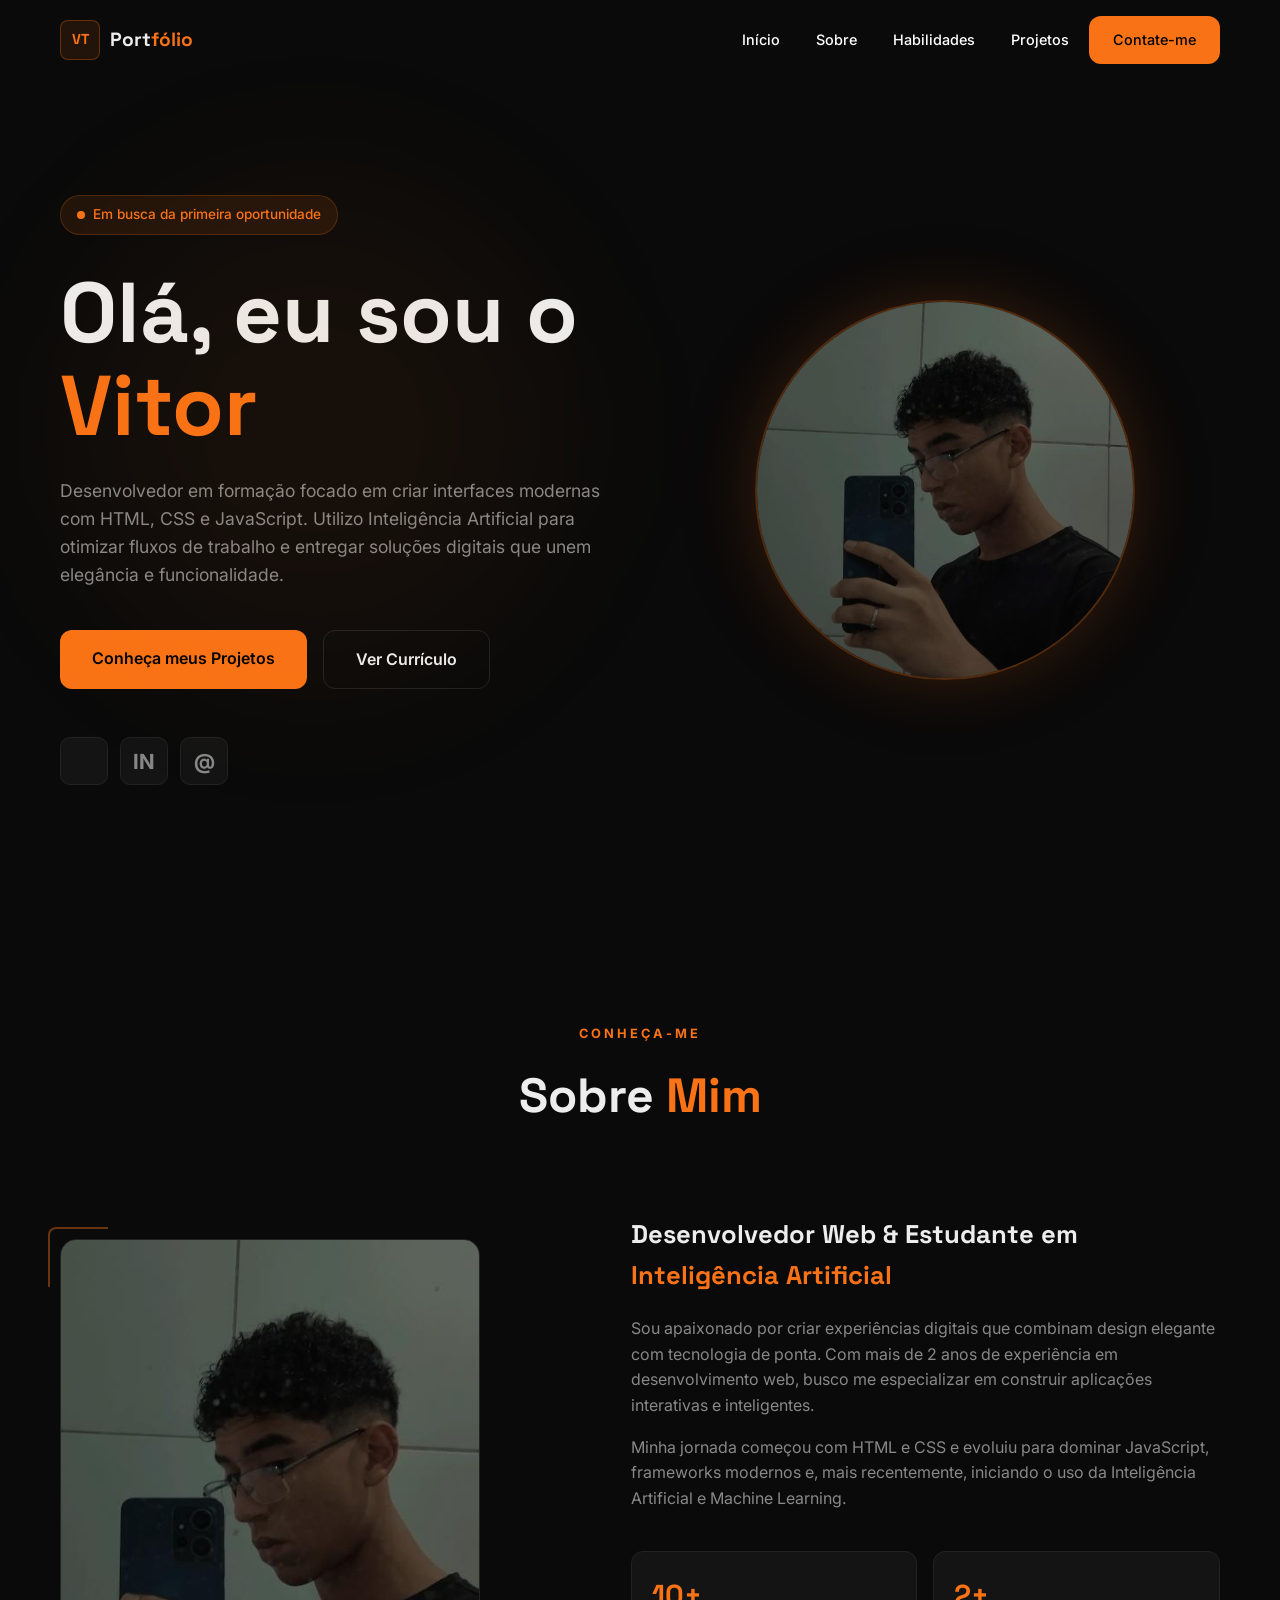
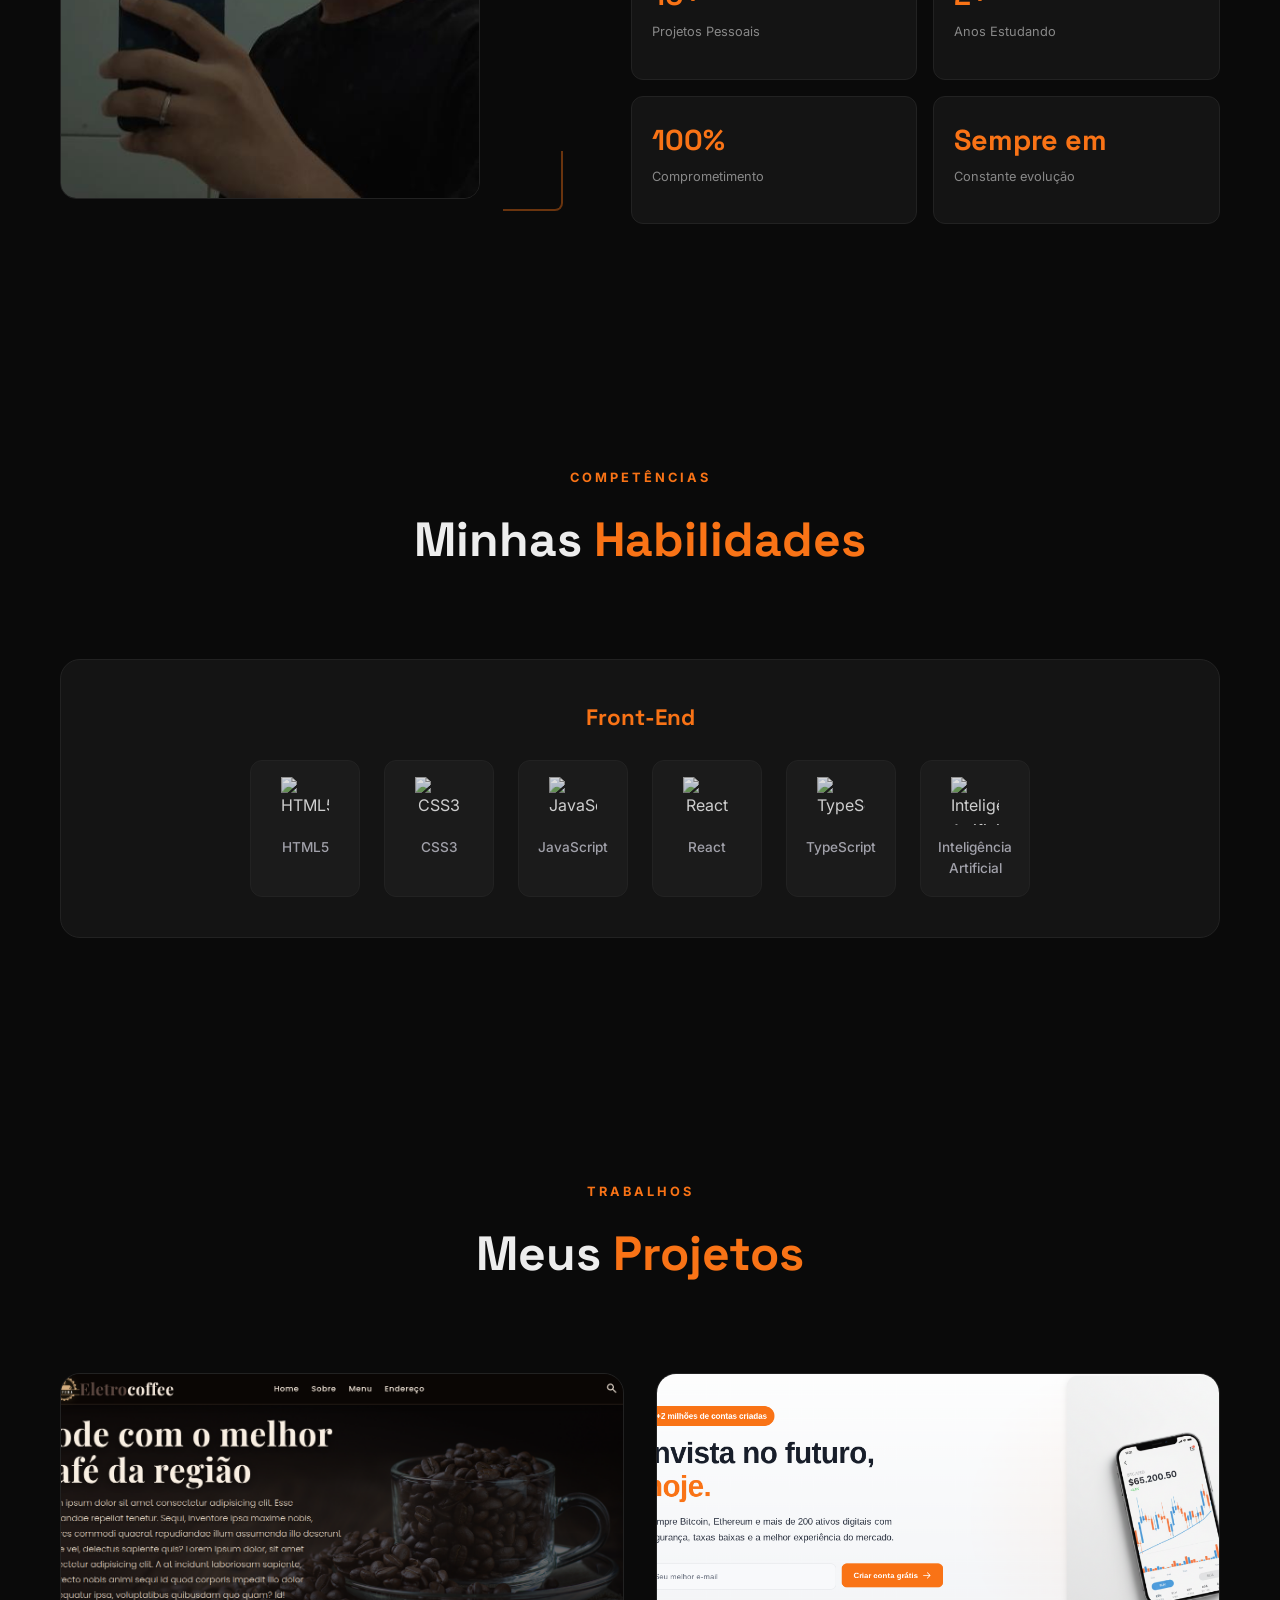
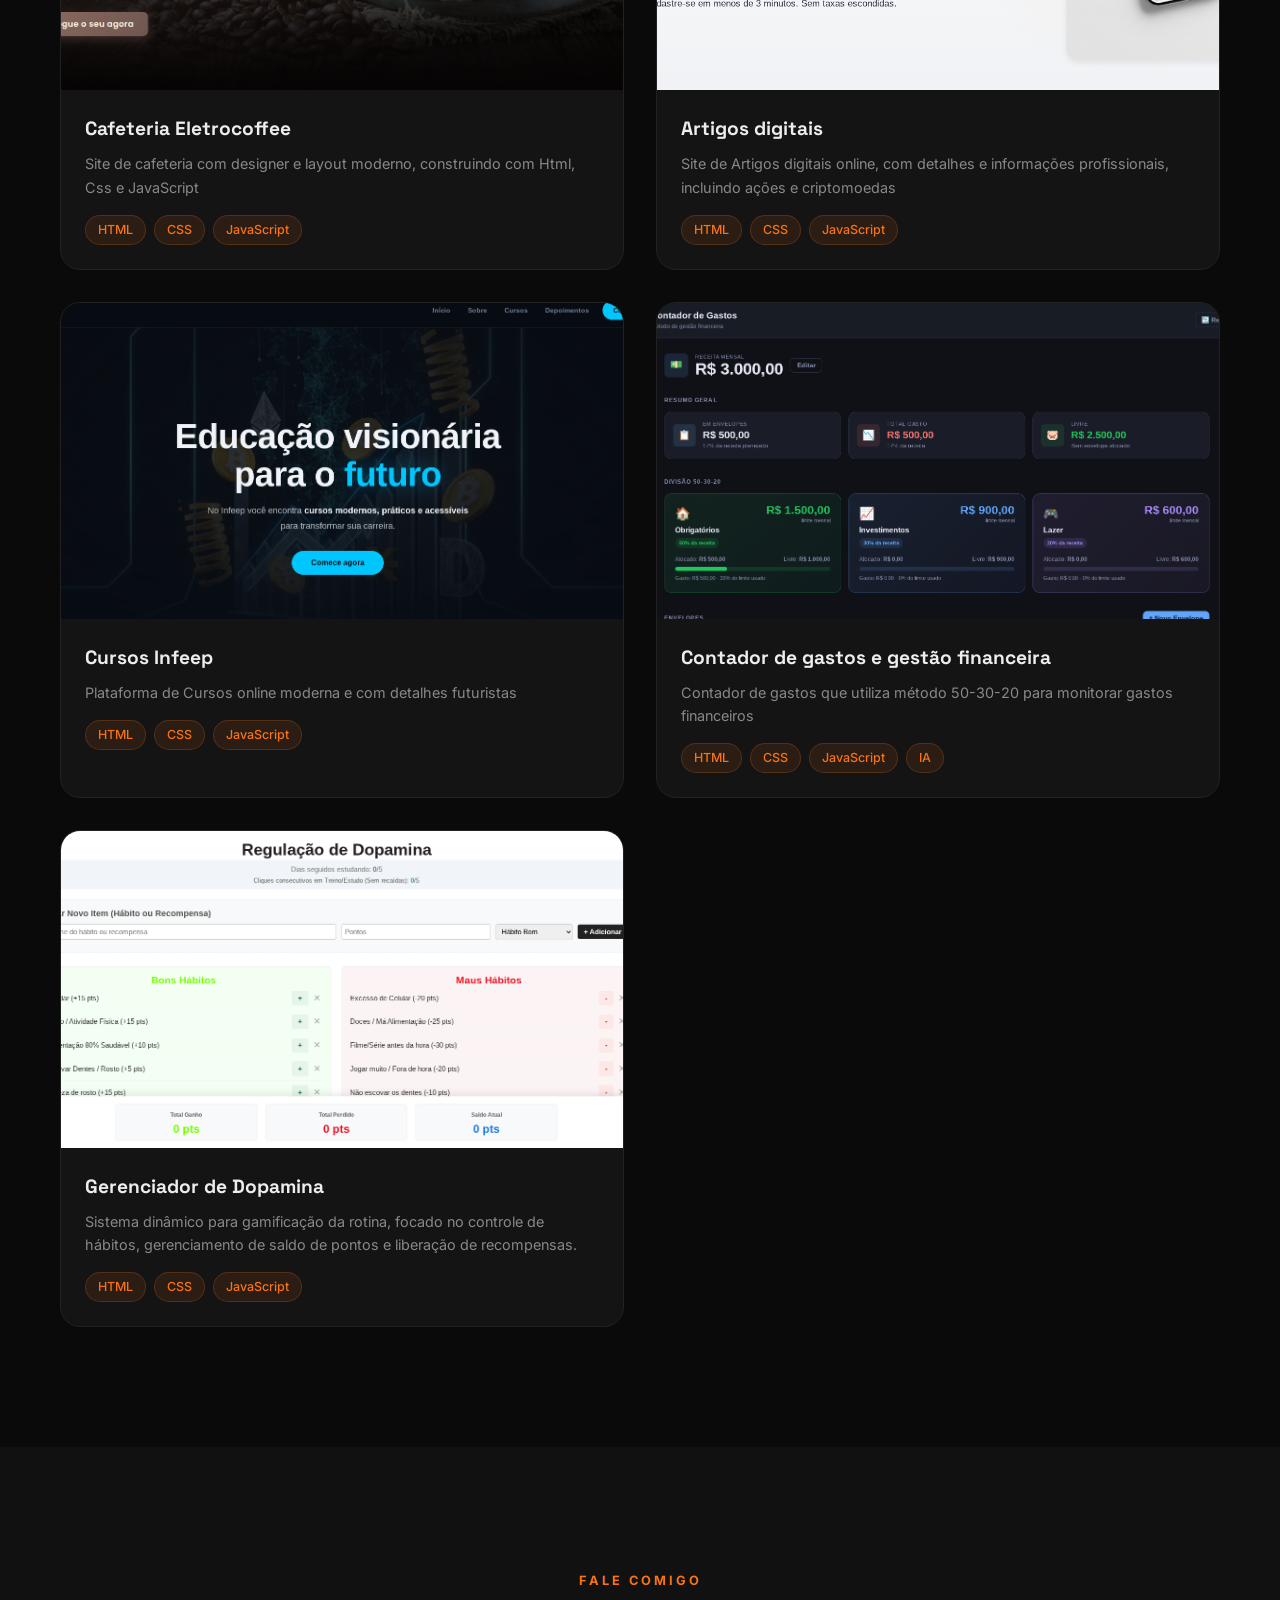
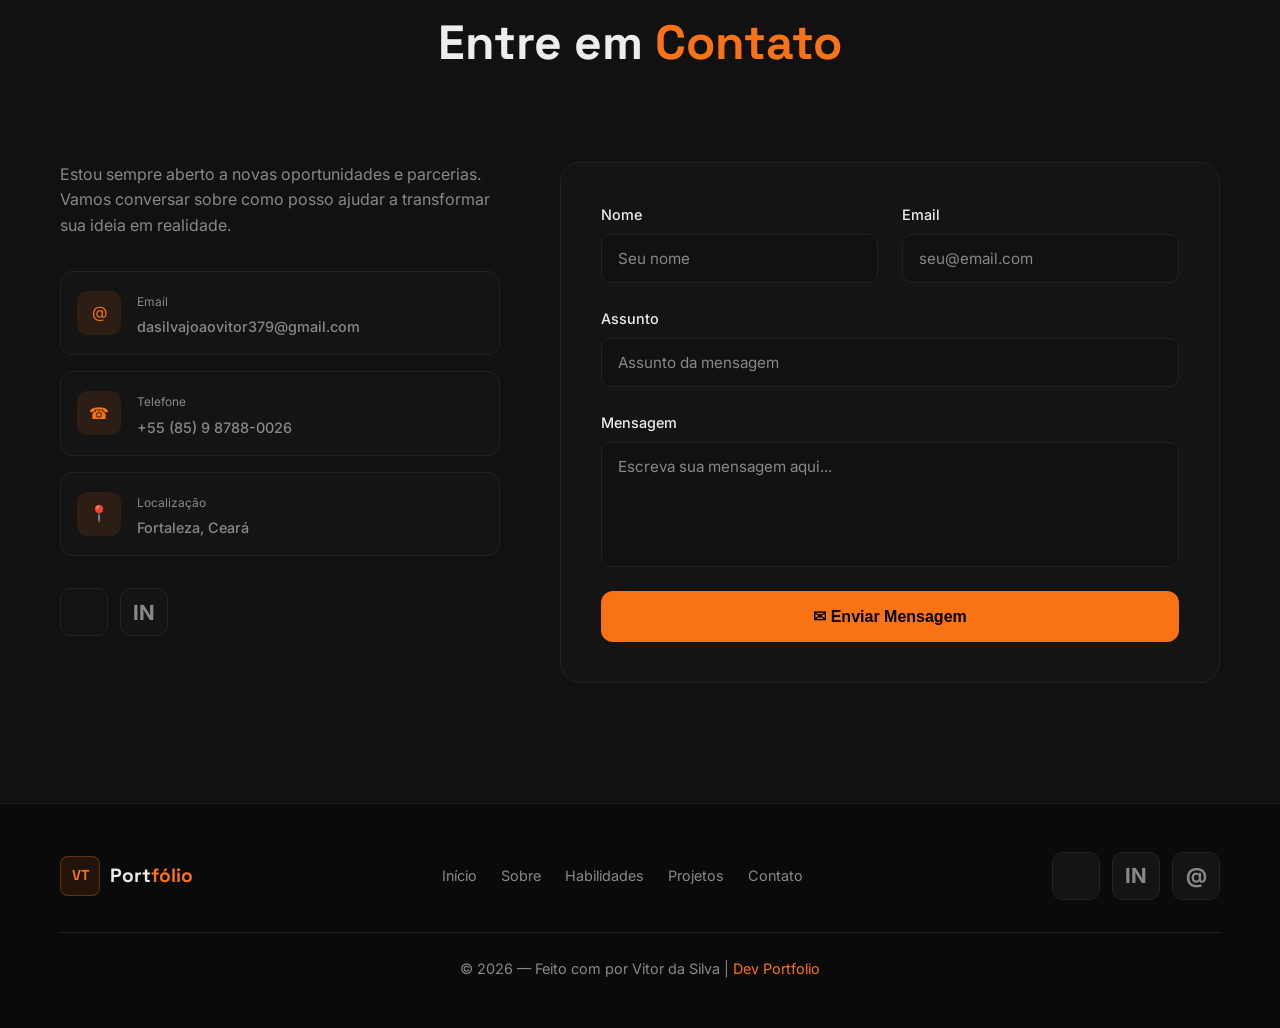
==== index.html @ c577ff95 "links tirados" ====
<!DOCTYPE html>
<html lang="pt-BR">
<head>
  <meta charset="UTF-8">
  <meta name="viewport" content="width=device-width, initial-scale=1.0">
  <title>Portfólio - Dev Web & IA</title>
  <link rel="stylesheet" href="https://cdn.jsdelivr.net/gh/devicons/devicon@latest/devicon.min.css">
  <link href="https://fonts.googleapis.com/css2?family=Inter:wght@300;400;500;600;700;800;900&family=Space+Grotesk:wght@400;500;600;700&display=swap" rel="stylesheet">
  <link rel="stylesheet" href="style.css">
  <link rel="shortcut icon" href="imagens-port/logo-portfolio.png">
</head>
<body>

  <nav class="navbar" id="navbar">
    <div class="nav-container">
      <a href="#inicio" class="nav-logo">
        <div class="logo-icon">VT</div>
        <span>Port<span class="orange">fólio</span></span>
      </a>
      <div class="nav-links" id="navLinks">
        <a href="#inicio">Início</a>
        <a href="#sobre">Sobre</a>
        <a href="#habilidades">Habilidades</a>
        <a href="#projetos">Projetos</a>
        <a href="#contato" class="btn-nav">Contate-me</a>
      </div>
      <button class="hamburger" id="hamburger">
        <span class="line line-1"></span>
        <span class="line line-2"></span>
        <span class="line line-3"></span>
      </button>
    </div>
  </nav>

  <section class="hero" id="inicio">
    <div class="hero-glow"></div>
    <div class="hero-container">
      <div class="hero-text">
        <div class="badge">
          <span class="dot"></span>
         Em busca da primeira oportunidade
        </div>
        <h1>Olá, eu sou o<br><span class="orange">Vitor</span></h1>
        <p>Desenvolvedor em formação focado em criar interfaces modernas com HTML, CSS e JavaScript. Utilizo Inteligência Artificial para otimizar fluxos de trabalho e entregar soluções digitais que unem elegância e funcionalidade.</p>
        <div class="hero-btns">
          <a href="#projetos" class="btn-primary">Conheça meus Projetos</a>
          <a href="Currículo - João Vitor da Silva.pdf" target="_blank" class="btn-outline">Ver Currículo</a>
        </div>
        <div class="hero-socials">
          <a href="https://github.com/VitorCardoso-dev" class="social-icon" target="_blank"><i class="devicon-github-original"></i></a>
          <a href="#" class="social-icon">IN</a>
          <a href="#contato" class="social-icon">@</a>
        </div>
      </div>
      <div class="hero-img">
        <div class="portrait-ring">
          <img src="imagens-port/perfil.jpeg" alt="Developer">
        </div>
      </div>
    </div>
  </section>

  <section class="about" id="sobre">
    <div class="container">
      <div class="section-header">
        <span class="section-tag">Conheça-me</span>
        <h2>Sobre <span class="orange">Mim</span></h2>
      </div>
      <div class="about-grid">
        <div class="about-img">
          <div class="corner corner-tl"></div>
          <div class="corner corner-br"></div>
          <img src="imagens-port/perfil.jpeg" alt="About">
        </div>
        <div class="about-text">
          <h3>Desenvolvedor Web & Estudante em <span class="orange">Inteligência Artificial</span></h3>
          <p>Sou apaixonado por criar experiências digitais que combinam design elegante com tecnologia de ponta. Com mais de 2 anos de experiência em desenvolvimento web, busco me especializar em construir aplicações interativas e inteligentes.</p>
          <p>Minha jornada começou com HTML e CSS e evoluiu para dominar JavaScript, frameworks modernos e, mais recentemente, iniciando o uso da Inteligência Artificial e Machine Learning.</p>
          <div class="stats-grid">
            <div class="stat-card"><span class="orange stat-num">10+</span><p>Projetos Pessoais</p></div>
            <div class="stat-card"><span class="orange stat-num">2+</span><p>Anos Estudando</p></div>
            <div class="stat-card"><span class="orange stat-num">100%</span><p>Comprometimento</p></div>
            <div class="stat-card"><span class="orange stat-num">Sempre em</span><p>Constante evolução</p></div>
          </div>
        </div>
      </div>
    </div>
  </section>

  <section class="skills" id="habilidades">
    <div class="container">
      <div class="section-header">
        <span class="section-tag">Competências</span>
        <h2>Minhas <span class="orange">Habilidades</span></h2>
      </div>

      <div class="skills-grid">
        <div class="skill-card">
          <h3>Front-End</h3>
          <div class="icons-wrapper">
            <div class="skill-item">
                <img src="https://cdn.simpleicons.org/html5/E34F26" alt="HTML5">
                <span>HTML5</span>
            </div>
            <div class="skill-item">
                <img src="https://cdn.simpleicons.org/css/1572B6" alt="CSS3">
                <span>CSS3</span>
            </div>
            <div class="skill-item">
                <img src="https://cdn.simpleicons.org/javascript/F7DF1E" alt="JavaScript">
                <span>JavaScript</span>
            </div>
            <div class="skill-item">
                <img src="https://cdn.simpleicons.org/react/61DAFB" alt="React">
                <span>React</span>
            </div>
            <div class="skill-item">
                <img src="https://cdn.simpleicons.org/typescript/3178C6" alt="TypeScript">
                <span>TypeScript</span>
            </div>
            <div class="skill-item">
                <img src="https://cdn.simpleicons.org/openai/412991" alt="Inteligência Artificial">
                <span>Inteligência Artificial</span>
            </div>
          </div>
        </div>
      </div>
    </div>
  </section>

  <section class="projects" id="projetos">
    <div class="container">
      <div class="section-header">
        <span class="section-tag">Trabalhos</span>
        <h2>Meus <span class="orange">Projetos</span></h2>
      </div>
      
      <div class="projects-grid">
        
        <div class="project-card">
          <div class="project-img">
            <img src="imagens-port/cafeteria.png" alt="Dashboard">
            <div class="project-overlay">
              <a href="cafeteria/index.html" class="btn-icon orange-bg" target="_blank">↗</a>
              <a href="https://github.com/VitorCardoso-dev/projetos-pessoais/tree/main/cafeteria" class="btn-icon" target="_blank">GH</a>
            </div>
          </div>
          <div class="project-info">
            <h3>Cafeteria Eletrocoffee</h3>
            <p>Site de cafeteria com designer e layout moderno, construindo com Html, Css e JavaScript</p>
            <div class="tags"><span>HTML</span><span>CSS</span><span>JavaScript</span></div>
          </div>
        </div>

        <div class="project-card">
          <div class="project-img">
            <img src="imagens-port/artigos.png" alt="AI">
            <div class="project-overlay">
              <a href="artigos/index.html" class="btn-icon orange-bg" target="_blank">↗</a>
              <a href="https://github.com/VitorCardoso-dev/projetos-pessoais/tree/main/artigos%20digitais" class="btn-icon" target="_blank">GH</a>
            </div>
          </div>
          <div class="project-info">
            <h3>Artigos digitais</h3>
            <p>Site de Artigos digitais online, com detalhes e informações profissionais, incluindo ações e criptomoedas</p>
            <div class="tags"><span>HTML</span><span>CSS</span><span>JavaScript</span></div>
          </div>
        </div>

        <div class="project-card">
          <div class="project-img">
            <img src="imagens-port/infeep.png" alt="E-commerce">
            <div class="project-overlay">
              <a href="INFEEP/index.html" class="btn-icon orange-bg" target="_blank">↗</a>
              <a href="https://github.com/VitorCardoso-dev/projetos-pessoais/tree/main/infeep" class="btn-icon" target="_blank">GH</a>
            </div>
          </div>
          <div class="project-info">
            <h3>Cursos Infeep</h3>
            <p>Plataforma de Cursos online moderna e com detalhes futuristas</p>
            <div class="tags"><span>HTML</span><span>CSS</span><span>JavaScript</span></div>
          </div>
        </div>

        <div class="project-card">
          <div class="project-img">
            <img src="imagens-port/contador.png" alt="contador">
            <div class="project-overlay">
              <a href="contador de gastos/contador.html" class="btn-icon orange-bg" target="_blank">↗</a>
              <a href="https://github.com/VitorCardoso-dev/projetos-pessoais/tree/main/contador%20de%20gastos" class="btn-icon" target="_blank">GH</a>
            </div>
          </div>
          <div class="project-info">
            <h3>Contador de gastos e gestão financeira</h3>
            <p>Contador de gastos que utiliza método 50-30-20 para monitorar gastos financeiros</p>
            <div class="tags"><span>HTML</span><span>CSS</span><span>JavaScript</span><span>IA</span></div>
          </div>
        </div>

        <div class="project-card">
          <div class="project-img">
            <img src="imagens-port/controle-dopamina.png" alt="Controle de Dopamina">
            <div class="project-overlay">
              <a href="controle dopamina/index.html" class="btn-icon orange-bg" target="_blank">↗</a>
              <a href="https://github.com/VitorCardoso-dev/projetos-pessoais/tree/main/controle%20dopamina" class="btn-icon" target="_blank">GH</a>
            </div>
          </div>
          <div class="project-info">
            <h3>Gerenciador de Dopamina</h3>
            <p>Sistema dinâmico para gamificação da rotina, focado no controle de hábitos, gerenciamento de saldo de pontos e liberação de recompensas.</p>
            <div class="tags"><span>HTML</span><span>CSS</span><span>JavaScript</span></div>
          </div>
        </div>

      </div> </div>
  </section>

  <section class="contact" id="contato">
    <div class="container">
      <div class="section-header">
        <span class="section-tag">Fale comigo</span>
        <h2>Entre em <span class="orange">Contato</span></h2>
      </div>
      <div class="contact-grid">
        <div class="contact-info">
          <p>Estou sempre aberto a novas oportunidades e parcerias. Vamos conversar sobre como posso ajudar a transformar sua ideia em realidade.</p>
          <div class="contact-items">
            <div class="contact-item"><div class="contact-icon">@</div><div><small>Email</small><p>dasilvajoaovitor379@gmail.com</p></div></div>
            <div class="contact-item"><div class="contact-icon">☎</div><div><small>Telefone</small><p>+55 (85) 9 8788-0026</p></div></div>
            <div class="contact-item"><div class="contact-icon">📍</div><div><small>Localização</small><p>Fortaleza, Ceará</p></div></div>
          </div>
          <div class="social-links">
            <a href="https://github.com/VitorCardoso-dev" class="social-icon" target="_blank"><i class="devicon-github-original"></i></a>
            <a href="" class="social-icon">IN</a>
          </div>
        </div>
        <form class="contact-form" id="contactForm">
          <div class="form-row">
            <div class="form-group"><label>Nome</label><input type="text" placeholder="Seu nome" required></div>
            <div class="form-group"><label>Email</label><input type="email" placeholder="seu@email.com" required></div>
          </div>
          <div class="form-group"><label>Assunto</label><input type="text" placeholder="Assunto da mensagem" required></div>
          <div class="form-group"><label>Mensagem</label><textarea rows="5" placeholder="Escreva sua mensagem aqui..." required></textarea></div>
          <button type="submit" class="btn-submit">✉ Enviar Mensagem</button>
        </form>
      </div>
    </div>
  </section>

  <footer class="footer">
    <div class="container">
      <div class="footer-top">
        <a href="#inicio" class="nav-logo"><div class="logo-icon">VT</div><span>Port<span class="orange">fólio</span></span></a>
        <div class="footer-links">
          <a href="#inicio">Início</a>
          <a href="#sobre">Sobre</a>
          <a href="#habilidades">Habilidades</a>
          <a href="#projetos">Projetos</a>
          <a href="#contato">Contato</a>
        </div>
        <div class="social-links">
          <a href="https://github.com/VitorCardoso-dev" class="social-icon"><i class="devicon-github-original"></i></a>
          <a href="#" class="social-icon">IN</a>
          <a href="#" class="social-icon">@</a>
        </div>
      </div>
      <div class="footer-bottom">
        <p>© 2026 — Feito com por Vitor da Silva |<span class="orange"> Dev Portfolio</span></p>
      </div>
    </div>
  </footer>

  <script src="script.js"></script>
</body>
</html>
---- style.css ----
*, *::before, *::after { margin: 0; padding: 0; box-sizing: border-box; }

:root {
  --bg: #0a0a0a;
  --bg2: #111111;
  --card: #141414;
  --border: #222222;
  --orange: #f97316;
  --orange-light: #fb923c;
  --text: #ededed;
  --muted: #888888;
  --radius: 12px;
}

html { scroll-behavior: smooth; }

body {
  background: var(--bg);
  color: var(--text);
  font-family: 'Inter', sans-serif;
  line-height: 1.6;
}

.orange { color: var(--orange); }

.container {
  max-width: 1600px;
  margin: 0 auto;
  padding: 0 60px;
}

/* ─── NAVBAR ─── */
.navbar {
  position: fixed;
  top: 0;
  left: 0;
  right: 0;
  z-index: 100;
  transition: background .4s, border .4s;
}
.navbar.scrolled {
  background: rgba(10,10,10,.85);
  backdrop-filter: blur(20px);
  border-bottom: 1px solid var(--border);
}
.nav-container {
  max-width: 1600px;
  margin: 0 auto;
  padding: 0 60px;
  height: 80px;
  display: flex;
  align-items: center;
  justify-content: space-between;
}
.nav-logo {
  display: flex;
  align-items: center;
  gap: 10px;
  text-decoration: none;
  color: var(--text);
  font-family: 'Space Grotesk', sans-serif;
  font-weight: 700;
  font-size: 1.2rem;
}
.logo-icon {
  width: 40px;
  height: 40px;
  background: rgba(249,115,22,.1);
  border: 1px solid rgba(249,115,22,.3);
  border-radius: 8px;
  display: flex;
  align-items: center;
  justify-content: center;
  color: var(--orange);
  font-weight: 700;
  font-size: .9rem;
}
.nav-links {
  display: flex;
  align-items: center;
  gap: 4px;
}

.nav-links a {
  padding: 8px 16px;
  text-decoration: none;
  color: white;
  font-size: .9rem;
  font-weight: 500;
  position: relative; /* Mantém isso para a barra se basear no link */
  transition: color .1s;
}

/* 1. CORREÇÃO: O seletor deve ser exatamente o mesmo do link + o ::after */
.nav-links a::after {
  content: '';
  position: absolute;
  width: 0;
  height: 2px;
  bottom:1px;
  left: 16px;            /* Alinhado com o início do texto (mesmo valor do padding-left) */
  right: 16px;           /* Alinhado com o fim do texto (mesmo valor do padding-right) */
  background-color:var(--orange);
  transition: width 0.3s ease;
}

/* 2. ADIÇÃO: Você precisa dizer que o ::after aumenta quando o 'a' sofre hover */
.nav-links a:hover::after {
  width: calc(100% - 32px); /* 100% menos os paddings laterais para a linha ficar só sob o texto */
}

.nav-links a:hover { 
  color: var(--orange); 
}

.btn-nav {
  padding: 12px 24px !important;
  background: var(--orange);
  color:black !important;
  font-weight: 600;
  text-decoration: none;
  border-radius: var(--radius);
  transition: all .3s !important;
}
.btn-nav:hover {
  background: var(--orange-light);
  transform: translateY(-2px);
  box-shadow: 0 12px 40px rgba(249,115,22,.3);
}

/* Hamburger */
.hamburger {
  display: none;
  background: none;
  border: none;
  cursor: pointer;
  padding: 8px;
  flex-direction: column;
  gap: 6px;
}
.line {
  display: block;
  width: 28px;
  height: 3px;
  background: var(--orange);
  border-radius: 3px;
  transition: transform .4s ease, opacity .3s ease, width .3s ease;
  transform-origin: center;
}
.hamburger.open .line-1 { transform: translateY(9px) rotate(45deg); }
.hamburger.open .line-2 { opacity: 0; width: 0; }
.hamburger.open .line-3 { transform: translateY(-9px) rotate(-45deg); }

/* ─── HERO ─── */
.hero {
  min-height: 100vh;
  display: flex;
  align-items: center;
  position: relative;
  overflow: hidden;
  padding-top: 80px;
}
.hero-glow {
  position: absolute;
  top: 20%;
  left: 5%;
  width: 500px;
  height: 500px;
  background: rgba(249,115,22,.05);
  border-radius: 50%;
  filter: blur(80px);
  pointer-events: none;
}
.hero-container {
  max-width: 1600px;
  margin: 0 auto;
  padding: 60px;
  display: grid;
  grid-template-columns: 1fr 1fr;
  gap: 60px;
  align-items: center;
  width: 100%;
}
.badge {
  display: inline-flex;
  align-items: center;
  gap: 8px;
  padding: 8px 16px;
  background: rgba(249,115,22,.1);
  border: 1px solid rgba(249,115,22,.2);
  border-radius: 99px;
  font-size: .85rem;
  font-weight: 500;
  color: var(--orange);
  margin-bottom: 32px;
}
.dot {
  width: 8px;
  height: 8px;
  background: var(--orange);
  border-radius: 50%;
  animation: pulse 2s infinite;
}
@keyframes pulse {
  0%, 100% {
    opacity: 1;
    transform: scale(1);
  }
  50% {
    opacity: .5;
    transform: scale(.8);
  }
}

.hero-text h1 {
  font-family: 'Space Grotesk', sans-serif;
  font-size: 5.3em;
  font-weight: 800;
  line-height: 1.1;
  margin-bottom: 24px;
}

.hero-text p {
  color: var(--muted);
  font-size: 1.1rem;
  margin-bottom: 40px;
}

.hero-btns {
  display: flex;
  gap: 16px;
  flex-wrap: wrap;
  margin-bottom: 48px;
}

.btn-primary {
  padding: 16px 32px;
  background: var(--orange);
  color: #000;
  font-weight: 600;
  text-decoration: none;
  border-radius: var(--radius);
  transition: all .3s;
}

.btn-primary:hover {
  background: var(--orange-light);
  transform: translateY(-2px);
  box-shadow: 0 12px 40px rgba(249,115,22,.3);
}

.btn-outline {
  padding: 16px 32px;
  border: 1px solid var(--border);
  color: var(--text);
  font-weight: 600;
  text-decoration: none;
  border-radius: var(--radius);
  transition: all .3s;
}

.btn-outline:hover {
  border-color: rgba(249,115,22,.5);
  color: var(--orange);
  transform: translateY(-2px);
}

.hero-socials {
  display: flex;
  gap: 12px;
}

.social-icon {
  width: 48px;
  height: 48px;
  background: var(--card);
  border: 1px solid var(--border);
  border-radius: 10px;
  display: flex;
  align-items: center;
  justify-content: center;
  color: var(--muted);
  text-decoration: none;
  font-weight: 700;
  font-size: 1.3rem;
  transition: all .3s;
}

.social-icon:hover {
  color: var(--orange);
  border-color: rgba(249,115,22,.3);
  background: rgba(249,115,22,.05);
}

.hero-img {
  display: flex;
  justify-content: center;
  position: relative;
}

.portrait-ring {
  width: 380px;
  height: 380px;
  border-radius: 50%;
  overflow: hidden;
  border: 2px solid rgba(249,115,22,.3);
  box-shadow: 0 0 60px rgba(249,115,22,.15), 0 0 120px rgba(249,115,22,.05);
  position: relative;
}

.portrait-ring img {
  width: 100%;
  height: 100%;
  object-fit: cover;
}

/* ─── SECTIONS COMMON ─── */
.section-header {
  text-align: center;
  margin-bottom: 80px;
}

.section-tag {
  font-size: .8rem;
  font-weight: 700;
  color: var(--orange);
  text-transform: uppercase;
  letter-spacing: 3px;
}

.section-header h2 {
  font-family: 'Space Grotesk', sans-serif;
  font-size: clamp(2rem, 4vw, 3rem);
  font-weight: 700;
  margin-top: 12px;
}

/* ─── ABOUT ─── */
.about {
  padding: 120px 0;
}

.about-grid {
  display: grid;
  grid-template-columns: 1fr 1.2fr;
  gap: 80px;
  align-items: center;
}

.about-img {
  position: relative;
}

.about-img img {
  width: 100%;
  max-width: 420px;
  aspect-ratio: 3/4;
  object-fit: cover;
  border-radius: 16px;
  border: 1px solid var(--border);
  display: block;
}

.corner {
  position: absolute;
  width: 60px;
  height: 60px;
}

.corner-tl {
  top: -12px;
  left: -12px;
  border-top: 2px solid rgba(249,115,22,.4);
  border-left: 2px solid rgba(249,115,22,.4);
  border-radius: 8px 0 0 0;
}

.corner-br {
  bottom: -12px;
  right: -12px;
  border-bottom: 2px solid rgba(249,115,22,.4);
  border-right: 2px solid rgba(249,115,22,.4);
  border-radius: 0 0 8px 0;
}

.about-text h3 {
  font-family: 'Space Grotesk', sans-serif;
  font-size: 1.6rem;
  font-weight: 700;
  margin-bottom: 20px;
}

.about-text p {
  color: var(--muted);
  margin-bottom: 16px;
}

.stats-grid {
  display: grid;
  grid-template-columns: 1fr 1fr;
  gap: 16px;
  margin-top: 40px;
}

.stat-card {
  padding: 20px;
  background: var(--card);
  border: 1px solid var(--border);
  border-radius: var(--radius);
  transition: border-color .3s;
}

.stat-card:hover {
  border-color: rgba(249,115,22,.3);
}

.stat-num {
  font-family: 'Space Grotesk', sans-serif;
  font-size: 1.8rem;
  font-weight: 700;
}

.stat-card p {
  font-size: .8rem;
  color: var(--muted);
  margin-top: 4px;
}

/* ===================================================
   SEÇÃO SKILLS - Habilidades / Tecnologias
   =================================================== */
.skills {
    padding: 120px 0;
}
.skills-grid {
    display: grid;
    grid-template-columns: 1fr;
    gap: 32px;
}
/* ---------- Card que envolve os ícones ---------- */
.skill-card {
    background: var(--card);
    border: 1px solid var(--border);
    border-radius: 20px;
    padding: 40px;
    text-align: center;
}
.skill-card h3 {
    font-family: 'Space Grotesk', sans-serif;
    font-size: 1.4rem;
    font-weight: 700;
    color: var(--orange);
    margin-bottom: 24px;
}
/* ---------- Wrapper dos ícones (grid flex) ---------- */
.icons-wrapper {
    display: flex;
    flex-wrap: wrap;
    justify-content:center;
    gap: 24px;
}
/* ---------- Item individual de habilidade ---------- */
.skill-item {
    display: flex;
    flex-direction: column;
    align-items: center;
    gap: 12px;
    width: 110px;
    padding: 16px;
    background: rgba(255, 255, 255, 0.03);
    border: 1px solid var(--border);
    border-radius: 12px;
    transition: transform 0.3s ease, background 0.3s ease, border-color 0.3s ease;
}
.skill-item img {
    width: 48px;
    height: 48px;
    object-fit: contain;
    filter: grayscale(0.4) opacity(0.85);
    transition: transform 0.3s ease, filter 0.3s ease;
}
.skill-item span {
    font-size: 0.85rem;
    font-weight: 500;
    color: #a1a1aa;
    transition: color 0.3s ease;
}
/* ---------- Efeitos de hover ---------- */
.skill-item:hover {
    background: rgba(249, 115, 22, 0.05);
    border-color: var(--orange);
    transform: translateY(-5px);
}
.skill-item:hover img {
    filter: grayscale(0) opacity(1);
    transform: scale(1.15);
}
.skill-item:hover span {
    color: #fff;
}



/* ─── PROJECTS ─── */
.projects {
  padding: 120px 0;
}

.projects-grid {
  display: grid;
  grid-template-columns: repeat(2, 1fr);
  gap: 32px;
}

.project-card {
  background: var(--card);
  border: 1px solid var(--border);
  border-radius: 20px;
  overflow: hidden;
  transition: all 0.4s;
}

.project-card:hover {
  border-color: rgba(249, 115, 22, 0.3);
  transform: translateY(-4px);
  box-shadow: 0 20px 60px rgba(0, 0, 0, 0.3);
}

.project-img {
  position: relative;
  overflow: hidden;
  aspect-ratio: 16/9;
}

.project-img img {
  width: 100%;
  height: 100%;
  object-fit: cover;
  transition: transform 0.6s;
}

.project-card:hover .project-img img {
  transform: scale(1.06);
}

.project-overlay {
  position: absolute;
  inset: 0;
  background: rgba(0, 0, 0, 0.6);
  display: flex;
  align-items: center;
  justify-content: center;
  gap: 16px;
  opacity: 0;
  transition: opacity 0.3s;
}

.project-card:hover .project-overlay {
  opacity: 1;
}

.btn-icon {
  width: 48px;
  height: 48px;
  border-radius: 50%;
  background: var(--card);
  border: 1px solid var(--border);
  display: flex;
  align-items: center;
  justify-content: center;
  color: var(--text);
  text-decoration: none;
  font-weight: 700;
  font-size: 0.8rem;
  transition: transform 0.2s;
}

.btn-icon:hover {
  transform: scale(1.1);
}

.orange-bg {
  background: var(--orange);
  color: #000;
  border-color: var(--orange);
}

.project-info {
  padding: 24px;
}

.project-info h3 {
  font-family: 'Space Grotesk', sans-serif;
  font-size: 1.2rem;
  font-weight: 700;
  margin-bottom: 8px;
  transition: color 0.3s;
}

.project-card:hover .project-info h3 {
  color: var(--orange);
}

.project-info p {
  color: var(--muted);
  font-size: 0.9rem;
  margin-bottom: 16px;
}

.tags {
  display: flex;
  flex-wrap: wrap;
  gap: 8px;
}

.tags span {
  padding: 4px 12px;
  font-size: 0.78rem;
  font-weight: 500;
  background: rgba(249, 115, 22, 0.1);
  color: var(--orange);
  border: 1px solid rgba(249, 115, 22, 0.2);
  border-radius: 99px;
}

/* ─── CONTACT ─── */
.contact {
  padding: 120px 0;
  background: var(--bg2);
}

.contact-grid {
  display: grid;
  grid-template-columns: 2fr 3fr;
  gap: 60px;
  align-items: start;
}

.contact-info p {
  color: var(--muted);
  margin-bottom: 32px;
}

.contact-items {
  display: flex;
  flex-direction: column;
  gap: 16px;
  margin-bottom: 32px;
}

.contact-item {
  display: flex;
  align-items: center;
  gap: 16px;
  padding: 16px;
  background: var(--card);
  border: 1px solid var(--border);
  border-radius: var(--radius);
  transition: border-color 0.3s;
}

.contact-item:hover {
  border-color: rgba(249, 115, 22, 0.2);
}

.contact-icon {
  width: 44px;
  height: 44px;
  background: rgba(249, 115, 22, 0.1);
  border-radius: 10px;
  display: flex;
  align-items: center;
  justify-content: center;
  color: var(--orange);
  font-size: 1rem;
  flex-shrink: 0;
}

.contact-item small {
  font-size: 0.75rem;
  color: var(--muted);
}

.contact-item p {
  font-size: 0.9rem;
  font-weight: 500;
  margin: 2px 0 0;
}

.social-links {
  display: flex;
  gap: 12px;
}

.contact-form {
  background: var(--card);
  border: 1px solid var(--border);
  border-radius: 20px;
  padding: 40px;
}

.form-row {
  display: grid;
  grid-template-columns: 1fr 1fr;
  gap: 24px;
}

.form-group {
  display: flex;
  flex-direction: column;
  gap: 8px;
  margin-bottom: 24px;
}

.form-group label {
  font-size: 0.9rem;
  font-weight: 500;
}

.form-group input,
.form-group textarea {
  background: var(--bg2);
  border: 1px solid var(--border);
  border-radius: 10px;
  padding: 14px 16px;
  color: var(--text);
  font-family: 'Inter', sans-serif;
  font-size: 0.95rem;
  outline: none;
  transition: border-color 0.3s;
  resize: none;
}

.form-group input:focus,
.form-group textarea:focus {
  border-color: rgba(249, 115, 22, 0.5);
}

.form-group input::placeholder,
.form-group textarea::placeholder {
  color: var(--muted);
}

.btn-submit {
  width: 100%;
  padding: 16px;
  background: var(--orange);
  color: #000;
  border: none;
  border-radius: var(--radius);
  font-size: 1rem;
  font-weight: 600;
  cursor: pointer;
  transition: all 0.3s;
}

.btn-submit:hover {
  background: var(--orange-light);
  box-shadow: 0 8px 32px rgba(249, 115, 22, 0.3);
}

.btn-submit:disabled {
  opacity: 0.6;
  cursor: not-allowed;
}

/* ─── FOOTER ─── */
.footer {
  border-top: 1px solid var(--border);
  padding: 48px 0;
}

.footer-top {
  display: flex;
  flex-wrap: wrap;
  align-items: center;
  justify-content: space-between;
  gap: 24px;
  margin-bottom: 32px;
}

.footer-links {
  display: flex;
  flex-wrap: wrap;
  gap: 24px;
}

.footer-links a {
  color: var(--muted);
  text-decoration: none;
  font-size: 0.9rem;
  transition: color 0.2s;
}

.footer-links a:hover {
  color: var(--orange);
}

.footer-bottom {
  border-top: 1px solid var(--border);
  padding-top: 24px;
  text-align: center;
}

.footer-bottom p {
  color: var(--muted);
  font-size: 0.9rem;
}

/* ─── RESPONSIVE ─── */
@media (max-width: 1200px) {
  .container,
  .nav-container,
  .hero-container {
    padding-left: 40px;
    padding-right: 40px;
  }
  
}

@media (max-width: 900px) {
 
  .hero-container {
    display: flex; /* Garante que o container se comporte como flexbox */
    flex-direction: column; /* Coloca um em cima do outro */
    text-align: center;
  }

  .hero-img {
    order: -1; /* Força a imagem a ser o primeiro elemento da lista */
    margin-bottom: 30px; /* Adiciona um espaço entre a foto e o texto */
    display: block; /* Garante que ela apareça, já que estava como 'none' antes */
  }

  .hero-text {
    order: 2; /* Garante que o texto venha depois */
  }

  /* ... restante do seu código de centralização ... */

  .badge{
    display: none;
  }
  .hero-btns {
    justify-content: center;
  }
  .hero-socials {
    justify-content: center;
  }
  .about-grid {
    grid-template-columns: 1fr;
  }
  .about-img {
    display: none;
  }
  .projects-grid {
    grid-template-columns: 1fr;
  }
  .contact-grid {
    grid-template-columns: 1fr;
  }
  .form-row {
    grid-template-columns: 1fr;
  }
  .footer-top {
    flex-direction: column;
    text-align: center;
  }
  .footer-links{
    text-align: center;
  }
  .hero-text h1 {
    font-size: 3.5em;
  }
}

@media (max-width: 768px) {
  .container,
  .hero-container,
  .nav-container {
    padding-left: 20px;
    padding-right: 20px;
  }
  
  .nav-links {
    display: none;
    flex-direction: column;
    position: fixed;
    top: 80px;
    left: 0;
    right: 0;
    background: rgba(10, 10, 10, 0.97);
    backdrop-filter: blur(20px);
    padding: 24px;
    border-bottom: 1px solid var(--border);
    gap: 4px;
  }

  .nav-links.open {
    display: flex;
  }

  .hamburger {
    display: flex;
  }
}
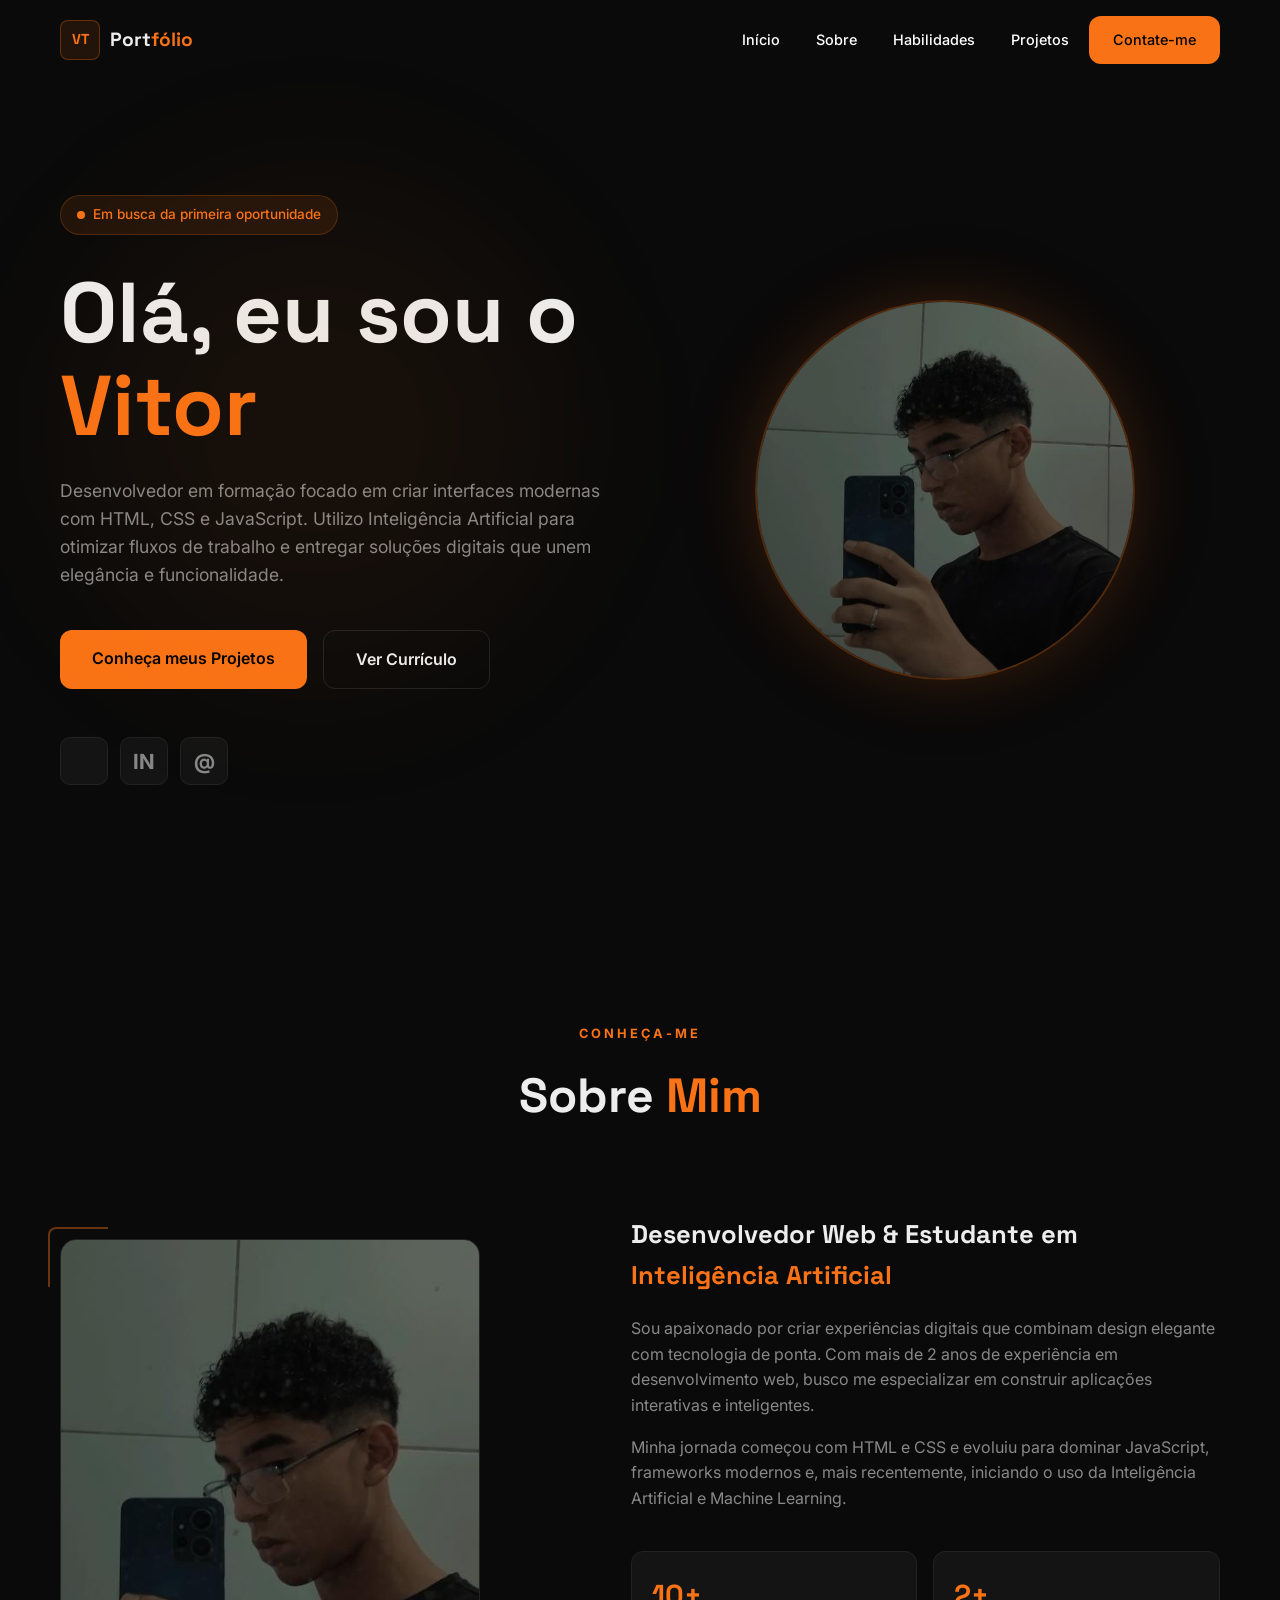
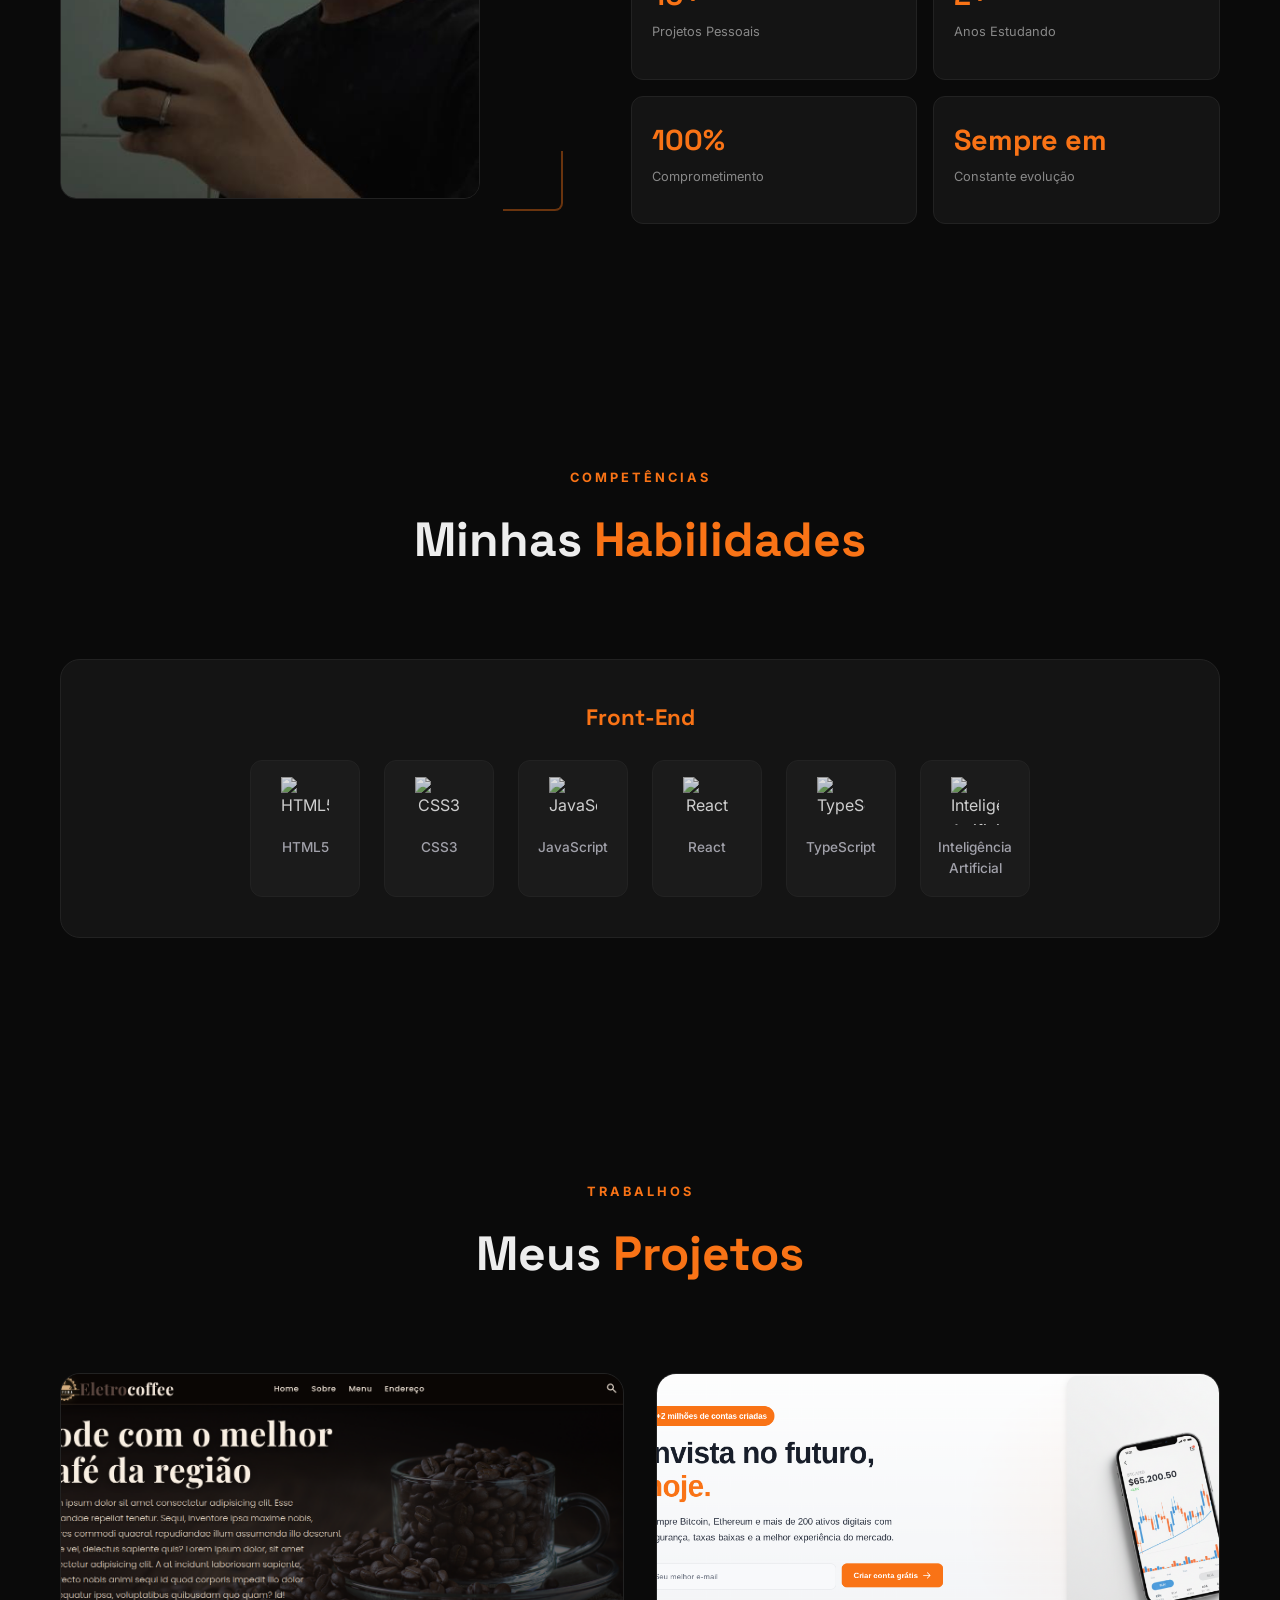
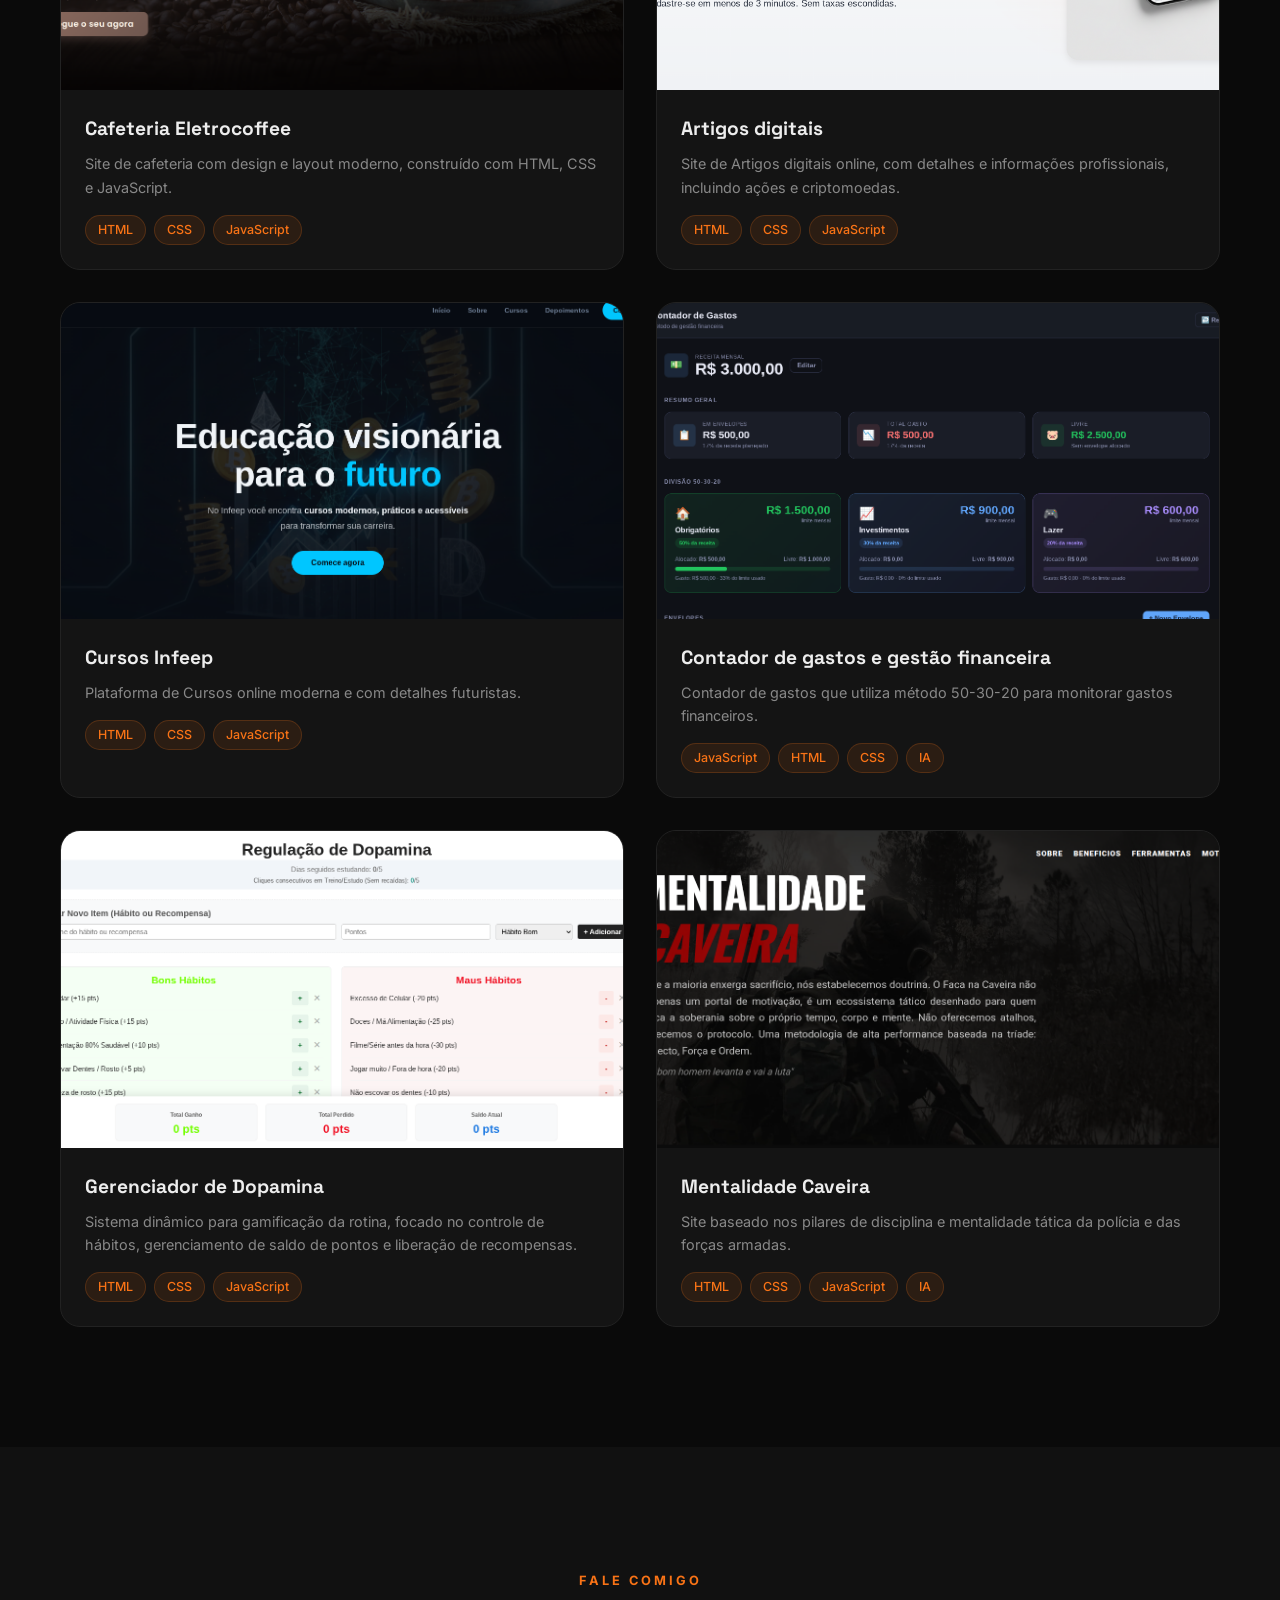
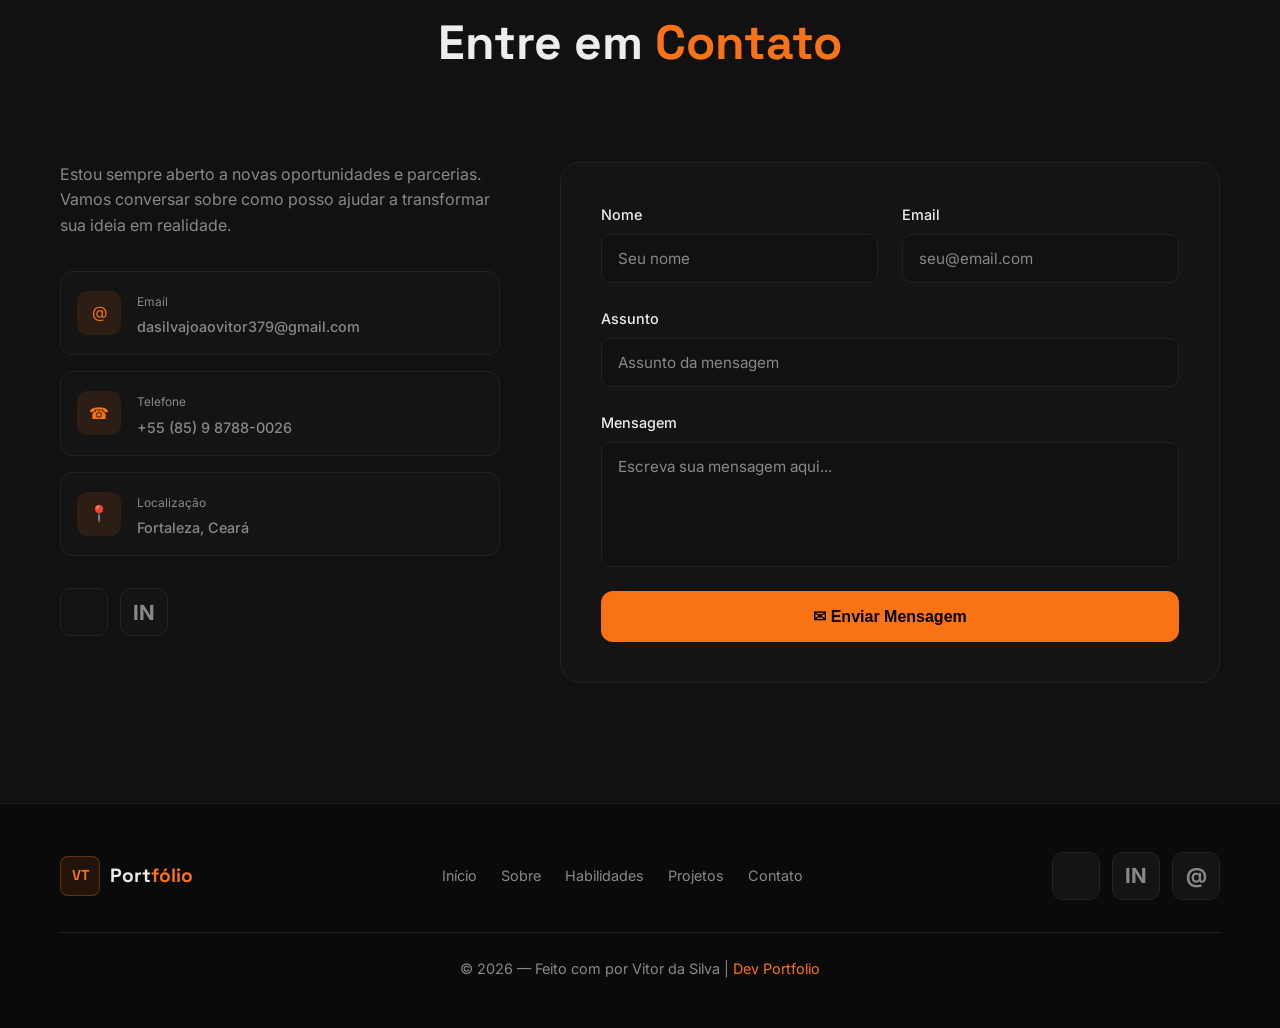
==== commit 3563e9ac: "subindo novo projeto" ====
--- a/index.html
+++ b/index.html
@@ -44,7 +44,7 @@
         <p>Desenvolvedor em formação focado em criar interfaces modernas com HTML, CSS e JavaScript. Utilizo Inteligência Artificial para otimizar fluxos de trabalho e entregar soluções digitais que unem elegância e funcionalidade.</p>
         <div class="hero-btns">
           <a href="#projetos" class="btn-primary">Conheça meus Projetos</a>
-          <a href="Currículo - João Vitor da Silva.pdf" target="_blank" class="btn-outline">Ver Currículo</a>
+          <a href="Currículo - João Vitor da Silva .pdf" target="_blank" class="btn-outline">Ver Currículo</a>
         </div>
         <div class="hero-socials">
           <a href="https://github.com/VitorCardoso-dev" class="social-icon" target="_blank"><i class="devicon-github-original"></i></a>
@@ -137,82 +137,103 @@
       
       <div class="projects-grid">
         
-        <div class="project-card">
-          <div class="project-img">
-            <img src="imagens-port/cafeteria.png" alt="Dashboard">
-            <div class="project-overlay">
-              <a href="cafeteria/index.html" class="btn-icon orange-bg" target="_blank">↗</a>
-              <a href="https://github.com/VitorCardoso-dev/projetos-pessoais/tree/main/cafeteria" class="btn-icon" target="_blank">GH</a>
-            </div>
-          </div>
-          <div class="project-info">
-            <h3>Cafeteria Eletrocoffee</h3>
-            <p>Site de cafeteria com designer e layout moderno, construindo com Html, Css e JavaScript</p>
-            <div class="tags"><span>HTML</span><span>CSS</span><span>JavaScript</span></div>
-          </div>
-        </div>
-
-        <div class="project-card">
-          <div class="project-img">
-            <img src="imagens-port/artigos.png" alt="AI">
-            <div class="project-overlay">
-              <a href="artigos/index.html" class="btn-icon orange-bg" target="_blank">↗</a>
-              <a href="https://github.com/VitorCardoso-dev/projetos-pessoais/tree/main/artigos%20digitais" class="btn-icon" target="_blank">GH</a>
-            </div>
-          </div>
-          <div class="project-info">
-            <h3>Artigos digitais</h3>
-            <p>Site de Artigos digitais online, com detalhes e informações profissionais, incluindo ações e criptomoedas</p>
-            <div class="tags"><span>HTML</span><span>CSS</span><span>JavaScript</span></div>
-          </div>
-        </div>
-
-        <div class="project-card">
-          <div class="project-img">
-            <img src="imagens-port/infeep.png" alt="E-commerce">
-            <div class="project-overlay">
-              <a href="INFEEP/index.html" class="btn-icon orange-bg" target="_blank">↗</a>
-              <a href="https://github.com/VitorCardoso-dev/projetos-pessoais/tree/main/infeep" class="btn-icon" target="_blank">GH</a>
-            </div>
-          </div>
-          <div class="project-info">
-            <h3>Cursos Infeep</h3>
-            <p>Plataforma de Cursos online moderna e com detalhes futuristas</p>
-            <div class="tags"><span>HTML</span><span>CSS</span><span>JavaScript</span></div>
-          </div>
-        </div>
-
-        <div class="project-card">
-          <div class="project-img">
-            <img src="imagens-port/contador.png" alt="contador">
-            <div class="project-overlay">
-              <a href="contador de gastos/contador.html" class="btn-icon orange-bg" target="_blank">↗</a>
-              <a href="https://github.com/VitorCardoso-dev/projetos-pessoais/tree/main/contador%20de%20gastos" class="btn-icon" target="_blank">GH</a>
-            </div>
-          </div>
-          <div class="project-info">
-            <h3>Contador de gastos e gestão financeira</h3>
-            <p>Contador de gastos que utiliza método 50-30-20 para monitorar gastos financeiros</p>
-            <div class="tags"><span>HTML</span><span>CSS</span><span>JavaScript</span><span>IA</span></div>
-          </div>
-        </div>
-
-        <div class="project-card">
-          <div class="project-img">
-            <img src="imagens-port/controle-dopamina.png" alt="Controle de Dopamina">
-            <div class="project-overlay">
-              <a href="controle dopamina/index.html" class="btn-icon orange-bg" target="_blank">↗</a>
-              <a href="https://github.com/VitorCardoso-dev/projetos-pessoais/tree/main/controle%20dopamina" class="btn-icon" target="_blank">GH</a>
-            </div>
-          </div>
-          <div class="project-info">
-            <h3>Gerenciador de Dopamina</h3>
-            <p>Sistema dinâmico para gamificação da rotina, focado no controle de hábitos, gerenciamento de saldo de pontos e liberação de recompensas.</p>
-            <div class="tags"><span>HTML</span><span>CSS</span><span>JavaScript</span></div>
-          </div>
-        </div>
-
-      </div> </div>
+  <!-- 1. Cafeteria Eletrocoffee -->
+  <div class="project-card">
+    <div class="project-img">
+      <img src="imagens-port/cafeteria.png" alt="Dashboard">
+      <div class="project-overlay">
+        <a href="cafeteria/index.html" class="btn-icon orange-bg" target="_blank">↗</a>
+        <a href="https://github.com/VitorCardoso-dev/projetos-pessoais/tree/main/cafeteria" class="btn-icon" target="_blank">GH</a>
+      </div>
+    </div>
+    <div class="project-info">
+      <h3>Cafeteria Eletrocoffee</h3>
+      <p>Site de cafeteria com design e layout moderno, construído com HTML, CSS e JavaScript.</p>
+      <div class="tags"><span>HTML</span><span>CSS</span><span>JavaScript</span></div>
+    </div>
+  </div>
+
+  <!-- 2. Artigos digitais -->
+  <div class="project-card">
+    <div class="project-img">
+      <img src="imagens-port/artigos.png" alt="AI">
+      <div class="project-overlay">
+        <a href="artigos/index.html" class="btn-icon orange-bg" target="_blank">↗</a>
+        <a href="https://github.com/VitorCardoso-dev/projetos-pessoais/tree/main/artigos%20digitais" class="btn-icon" target="_blank">GH</a>
+      </div>
+    </div>
+    <div class="project-info">
+      <h3>Artigos digitais</h3>
+      <p>Site de Artigos digitais online, com detalhes e informações profissionais, incluindo ações e criptomoedas.</p>
+      <div class="tags"><span>HTML</span><span>CSS</span><span>JavaScript</span></div>
+    </div>
+  </div>
+
+  <!-- 3. Cursos Infeep -->
+  <div class="project-card">
+    <div class="project-img">
+      <img src="imagens-port/infeep.png" alt="E-commerce">
+      <div class="project-overlay">
+        <a href="INFEEP/index.html" class="btn-icon orange-bg" target="_blank">↗</a>
+        <a href="https://github.com/VitorCardoso-dev/projetos-pessoais/tree/main/infeep" class="btn-icon" target="_blank">GH</a>
+      </div>
+    </div>
+    <div class="project-info">
+      <h3>Cursos Infeep</h3>
+      <p>Plataforma de Cursos online moderna e com detalhes futuristas.</p>
+      <div class="tags"><span>HTML</span><span>CSS</span><span>JavaScript</span></div>
+    </div>
+  </div>
+
+  <!-- 4. Contador de gastos -->
+  <div class="project-card">
+    <div class="project-img">
+      <img src="imagens-port/contador.png" alt="contador">
+      <div class="project-overlay">
+        <a href="contador de gastos/contador.html" class="btn-icon orange-bg" target="_blank">↗</a>
+        <a href="https://github.com/VitorCardoso-dev/projetos-pessoais/tree/main/contador%20de%20gastos" class="btn-icon" target="_blank">GH</a>
+      </div>
+    </div>
+    <div class="project-info">
+      <h3>Contador de gastos e gestão financeira</h3>
+      <p>Contador de gastos que utiliza método 50-30-20 para monitorar gastos financeiros.</p>
+      <div class="tags"><span>JavaScript</span><span>HTML</span><span>CSS</span><span>IA</span></div>
+    </div>
+  </div>
+
+  <!-- 5. Gerenciador de Dopamina -->
+  <div class="project-card">
+    <div class="project-img">
+      <img src="imagens-port/controle-dopamina.png" alt="Controle de Dopamina">
+      <div class="project-overlay">
+        <a href="controle dopamina/index.html" class="btn-icon orange-bg" target="_blank">↗</a>
+        <a href="https://github.com/VitorCardoso-dev/projetos-pessoais/tree/main/controle%20dopamina" class="btn-icon" target="_blank">GH</a>
+      </div>
+    </div>
+    <div class="project-info">
+      <h3>Gerenciador de Dopamina</h3>
+      <p>Sistema dinâmico para gamificação da rotina, focado no controle de hábitos, gerenciamento de saldo de pontos e liberação de recompensas.</p>
+      <div class="tags"><span>HTML</span><span>CSS</span><span>JavaScript</span></div>
+    </div>
+  </div>
+
+  <!-- 6. Mentalidade Caveira (Agora dentro do grid!) -->
+  <div class="project-card">
+    <div class="project-img">
+      <img src="imagens-port/mentalidade-caveira.png" alt="Mentalidade Caveira">
+      <div class="project-overlay">
+        <a href="mentalidade caveira/index.html" class="btn-icon orange-bg" target="_blank">↗</a>
+        <a href="https://github.com/VitorCardoso-dev/projetos-pessoais/tree/main/controle%20dopamina" class="btn-icon" target="_blank">GH</a>
+      </div>
+    </div>
+    <div class="project-info">
+      <h3>Mentalidade Caveira</h3>
+      <p>Site baseado nos pilares de disciplina e mentalidade tática da polícia e das forças armadas.</p>    
+      <div class="tags"><span>HTML</span><span>CSS</span><span>JavaScript</span><span>IA</span></div>
+    </div>
+  </div> 
+
+</div> 
   </section>
 
   <section class="contact" id="contato">
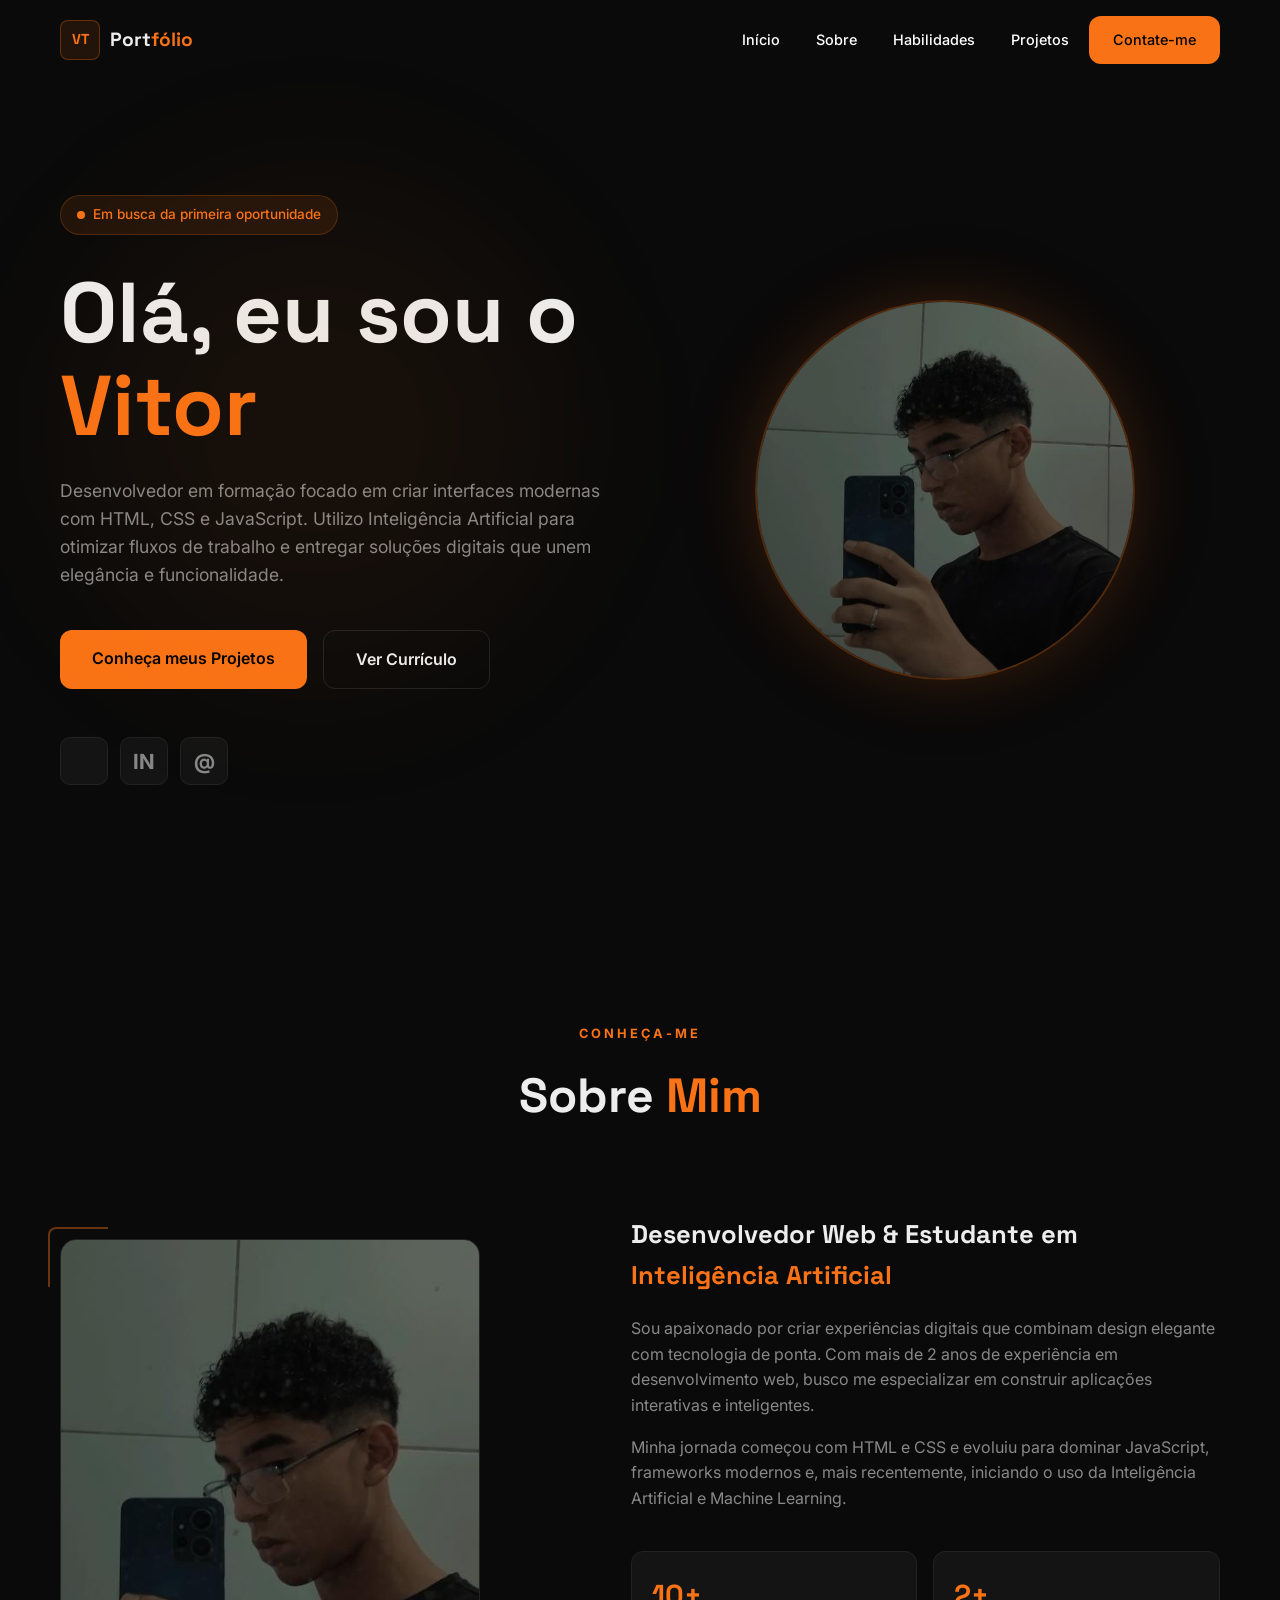
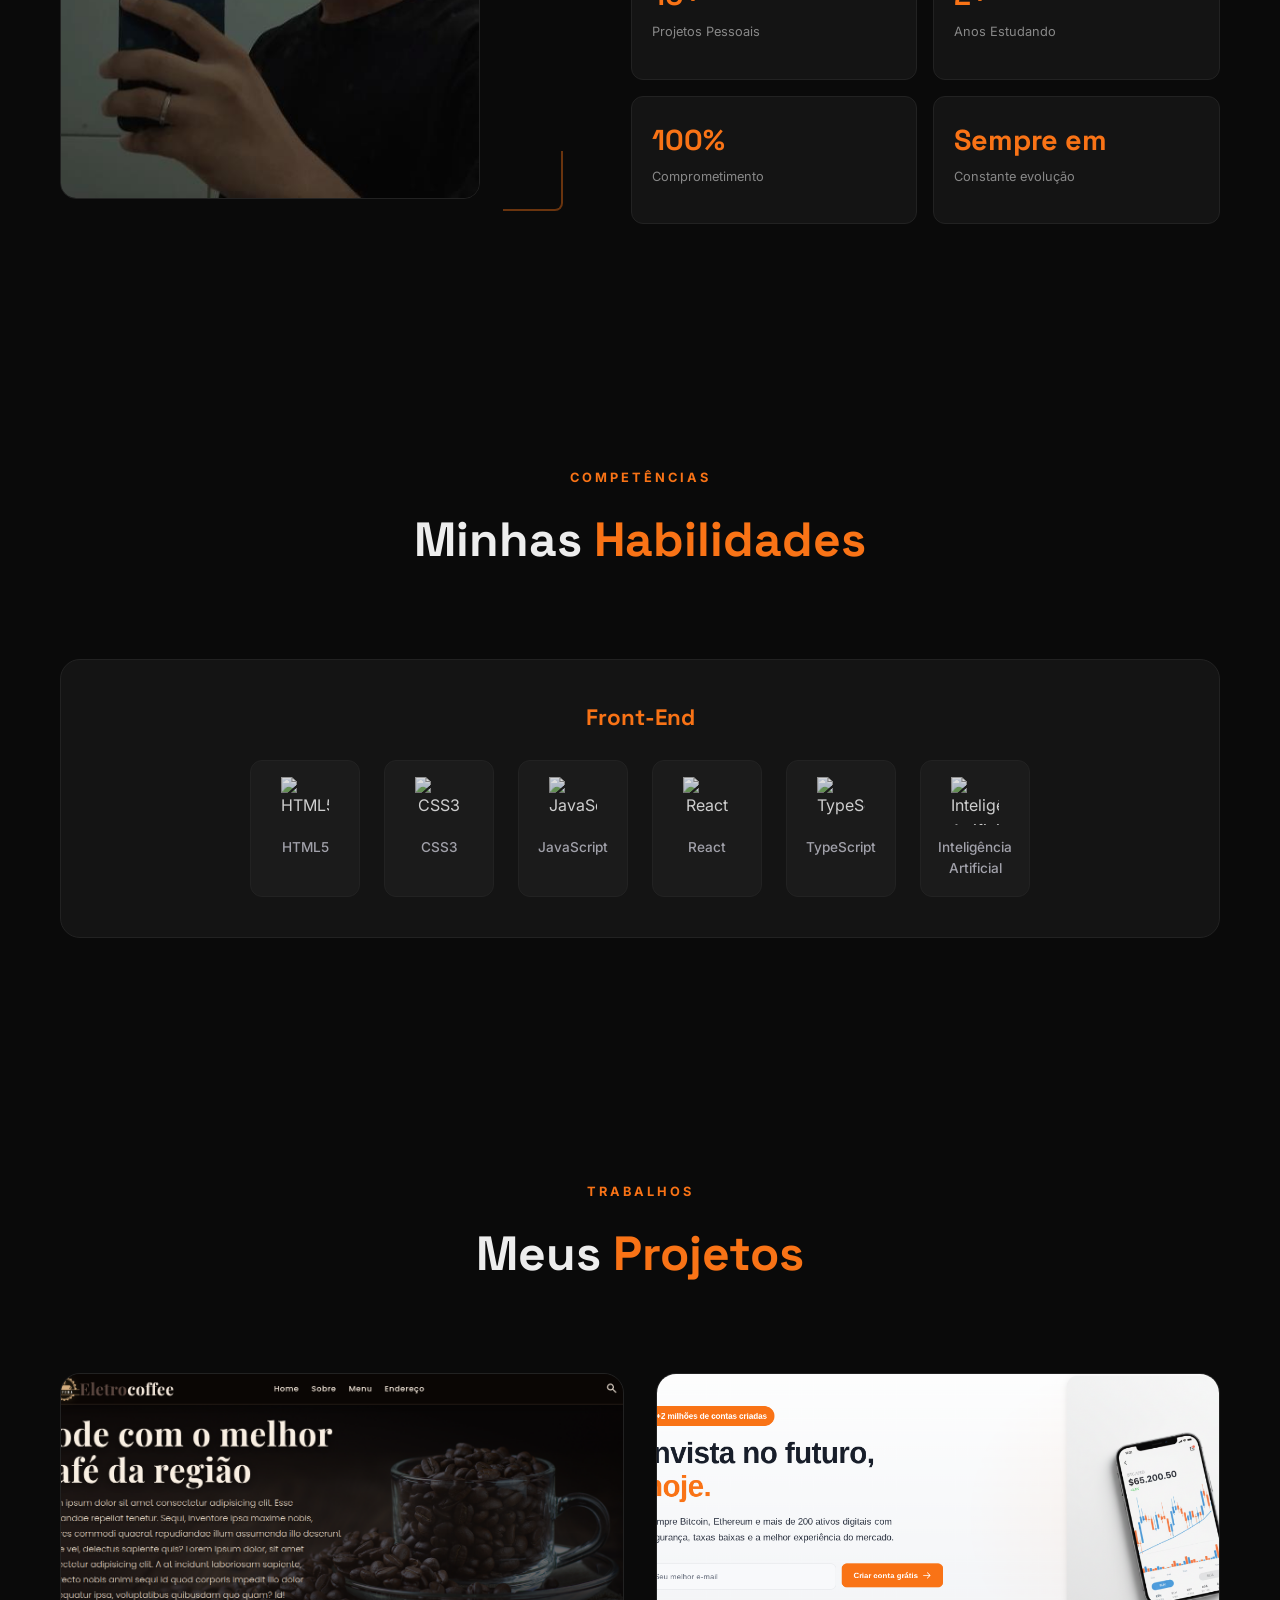
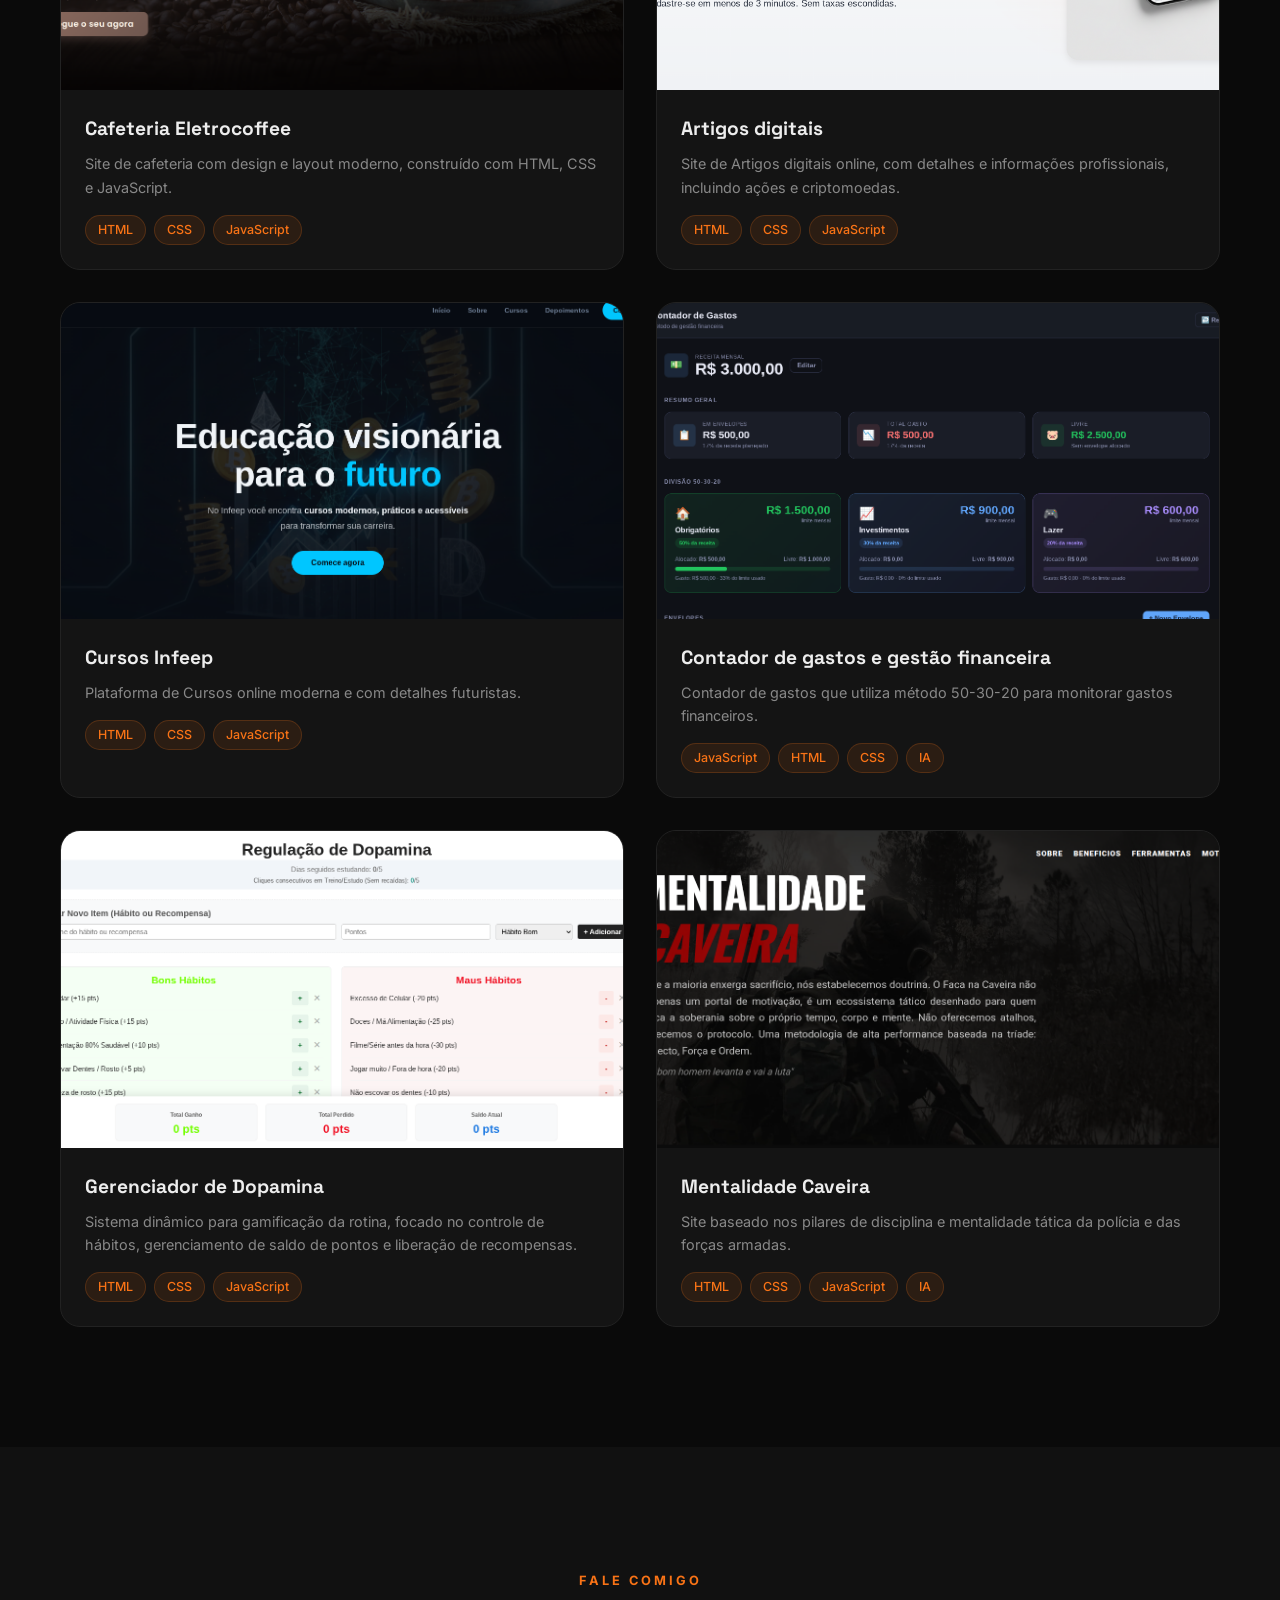
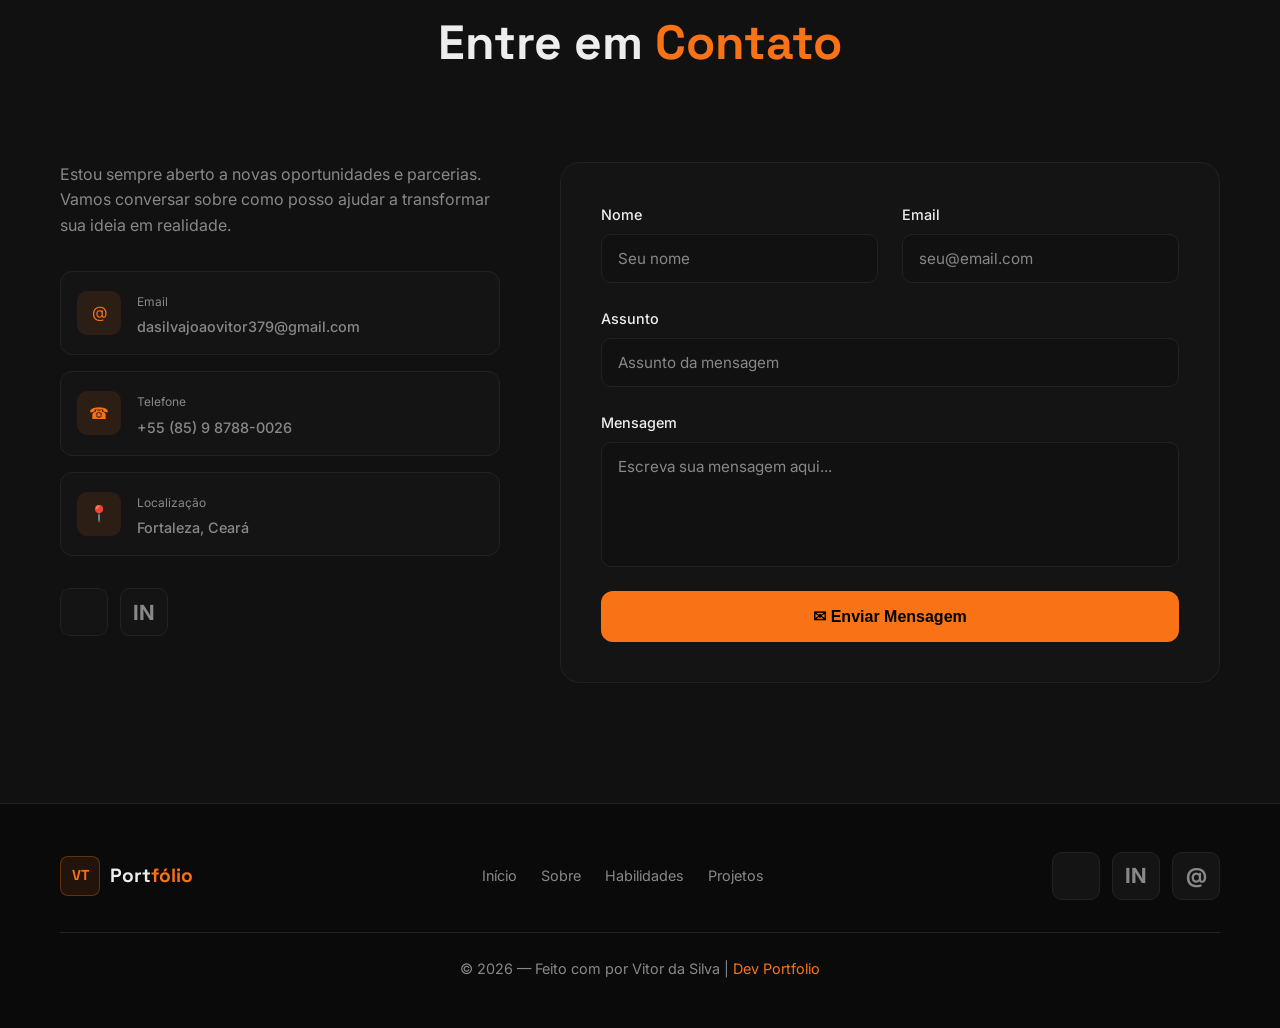
==== commit bd18f2be: "consertando problemas" ====
--- a/index.html
+++ b/index.html
@@ -277,7 +277,6 @@
           <a href="#sobre">Sobre</a>
           <a href="#habilidades">Habilidades</a>
           <a href="#projetos">Projetos</a>
-          <a href="#contato">Contato</a>
         </div>
         <div class="social-links">
           <a href="https://github.com/VitorCardoso-dev" class="social-icon"><i class="devicon-github-original"></i></a>
--- a/style.css
+++ b/style.css
@@ -1,6 +1,4 @@
-
-
-
+@charset "utf-8";
 *, *::before, *::after { margin: 0; padding: 0; box-sizing: border-box; }
 
 :root {
@@ -783,9 +781,10 @@
 }
 
 .footer-links {
-  display: flex;
-  flex-wrap: wrap;
-  gap: 24px;
+    display: flex;
+    justify-content: center;
+    flex-wrap: wrap;
+    gap: 24px;
 }
 
 .footer-links a {
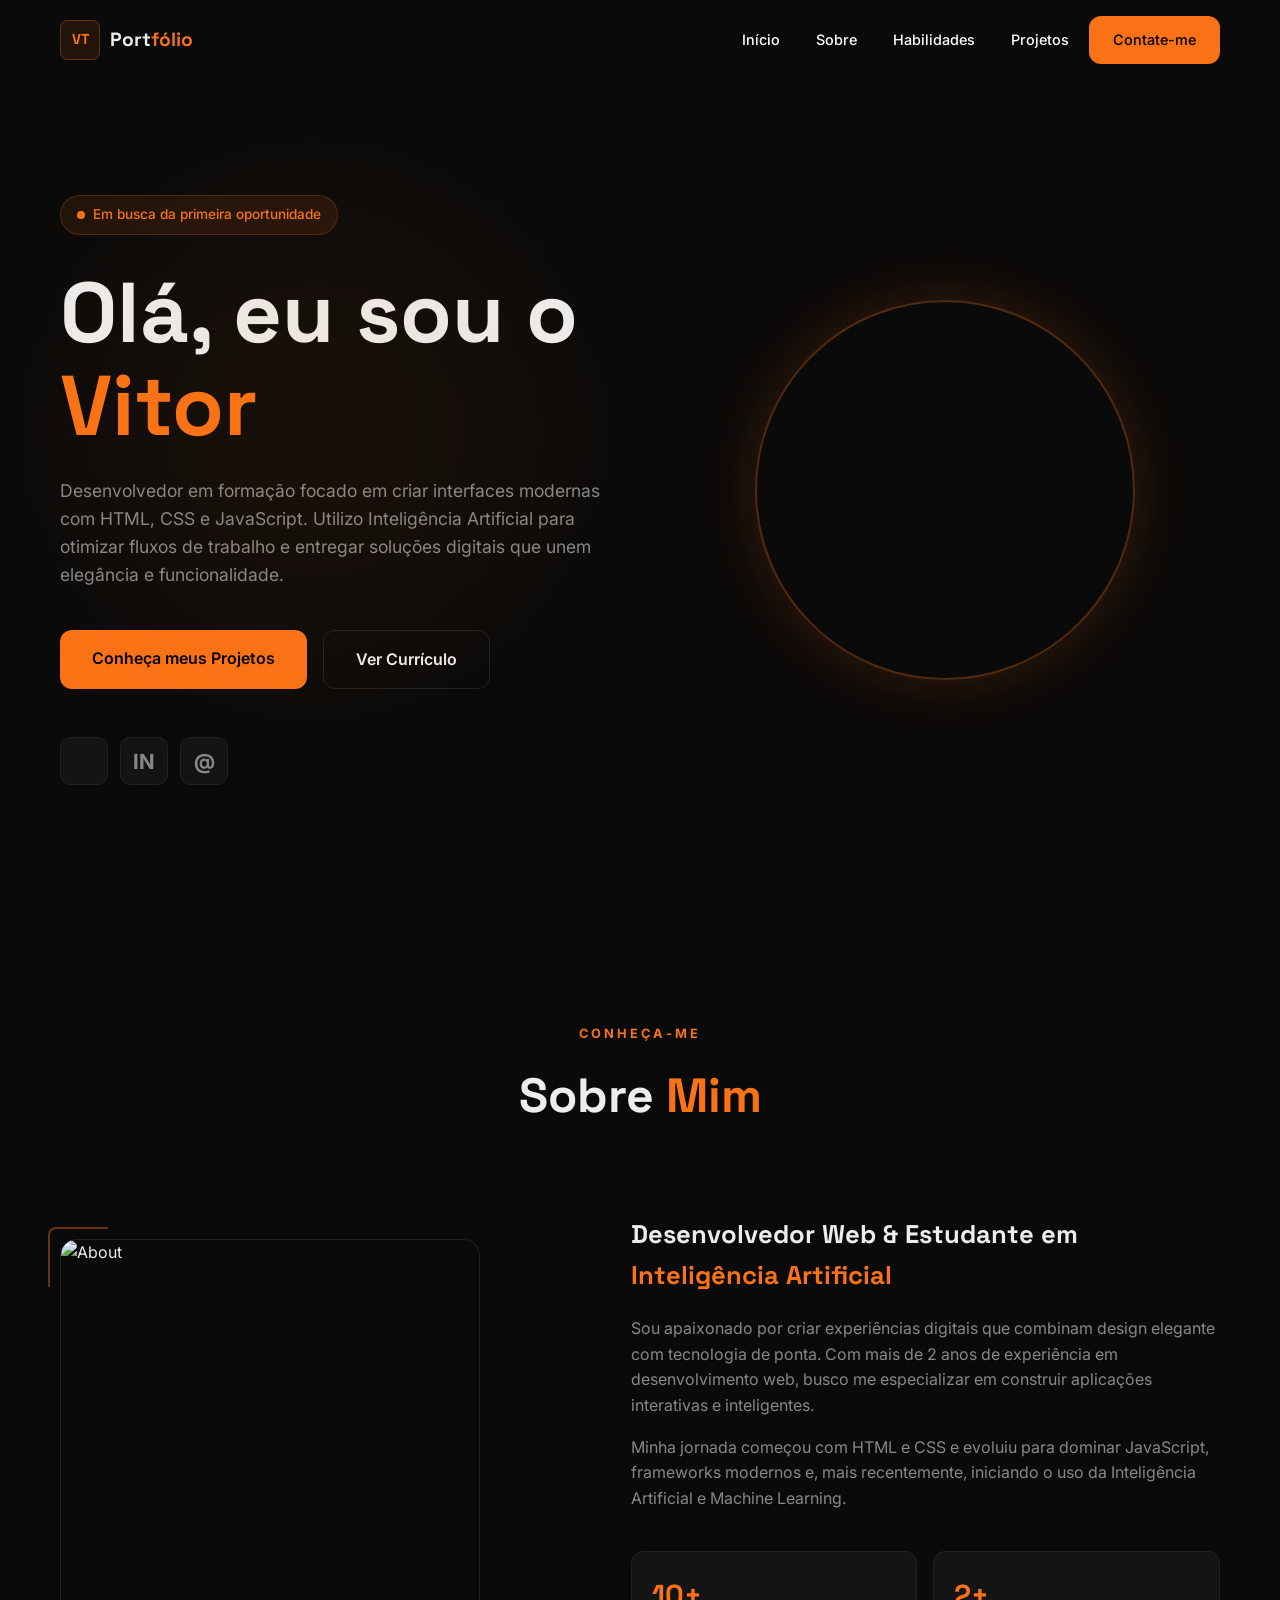
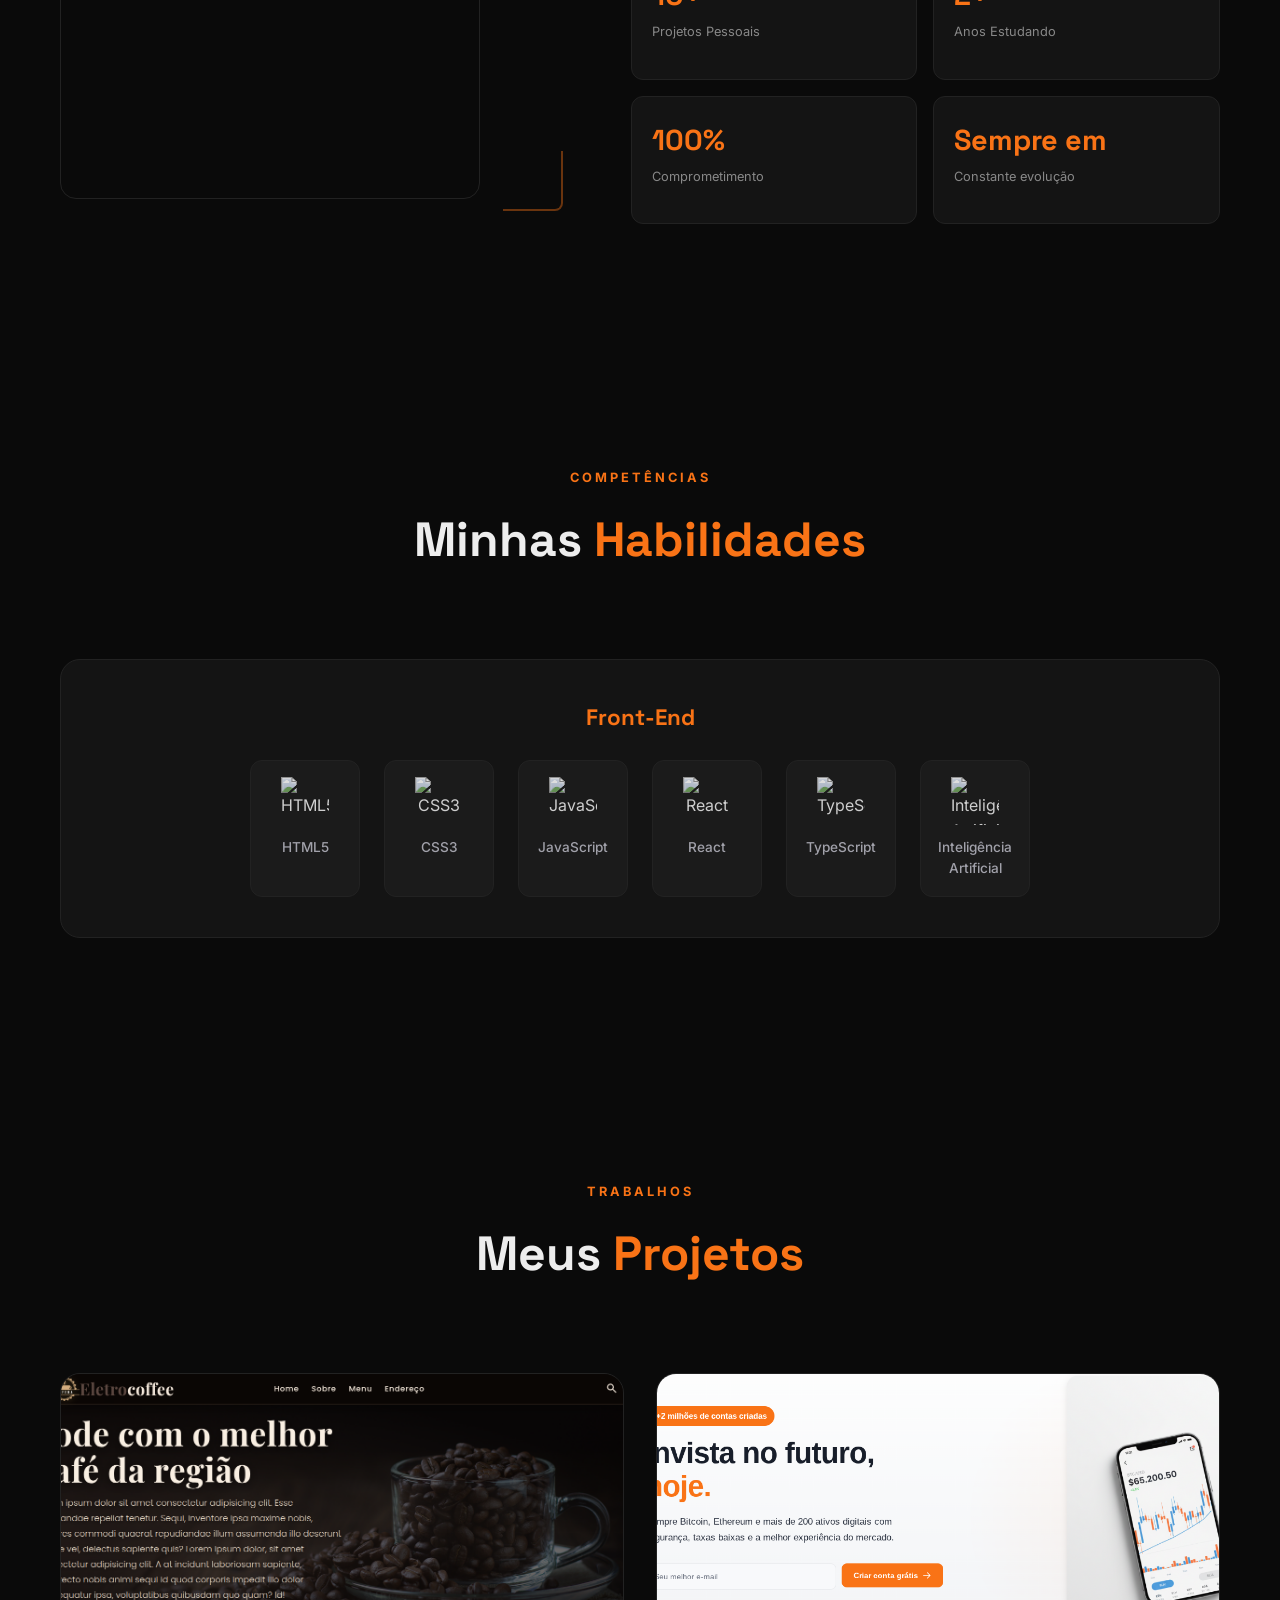
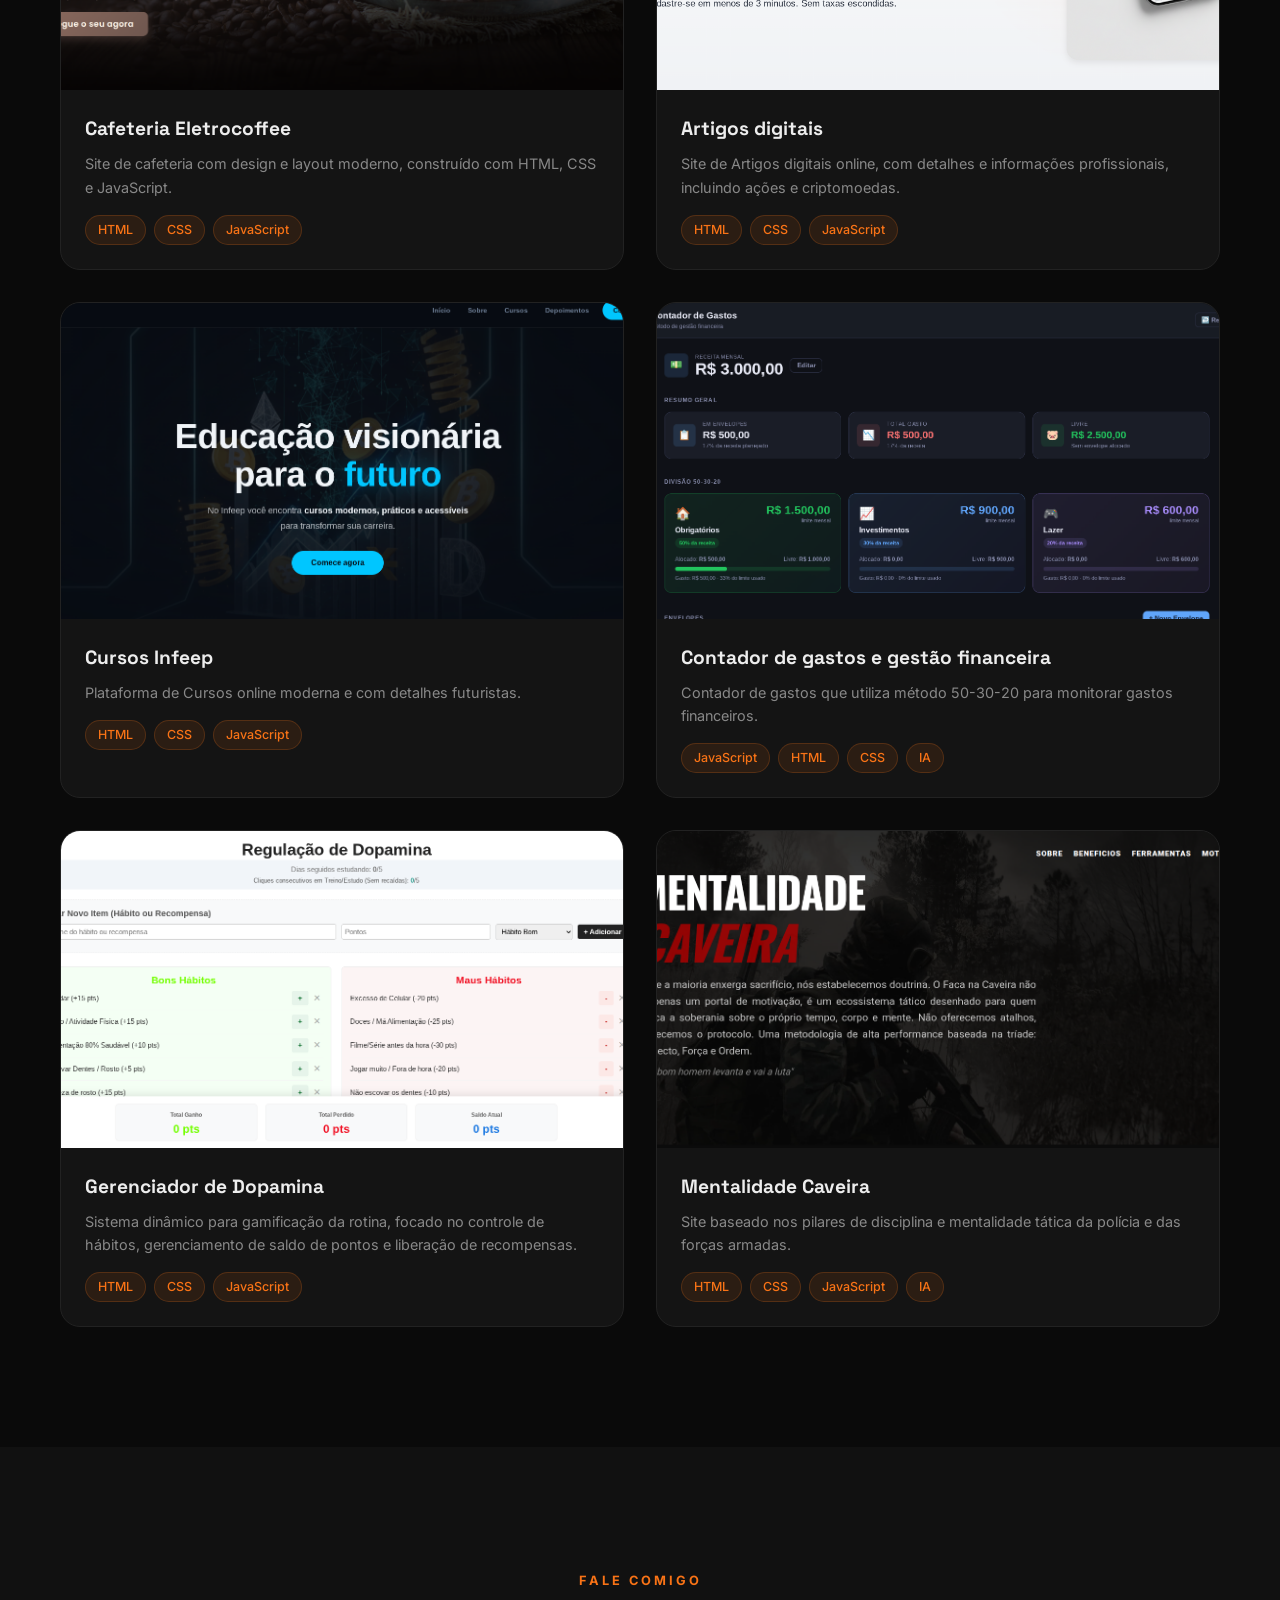
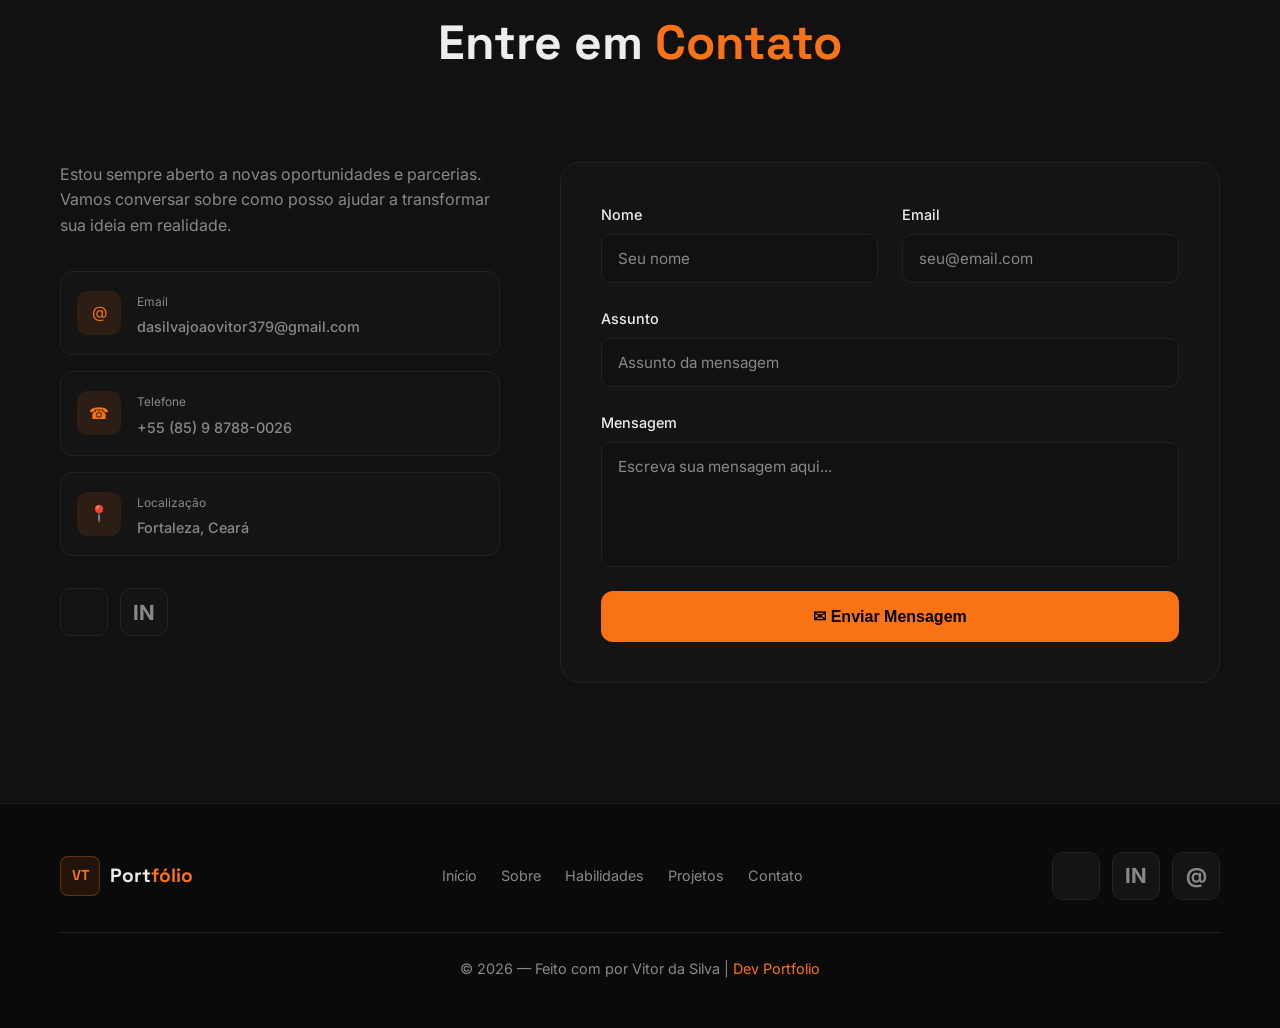
==== commit 4f1183d2: "atualizando foto perfil" ====
--- a/index.html
+++ b/index.html
@@ -54,7 +54,7 @@
       </div>
       <div class="hero-img">
         <div class="portrait-ring">
-          <img src="imagens-port/perfil.jpeg" alt="Developer">
+          <img src="imagens-port/perfil.png" alt="Developer">
         </div>
       </div>
     </div>
@@ -70,7 +70,7 @@
         <div class="about-img">
           <div class="corner corner-tl"></div>
           <div class="corner corner-br"></div>
-          <img src="imagens-port/perfil.jpeg" alt="About">
+          <img src="imagens-port/perfil.png" alt="About">
         </div>
         <div class="about-text">
           <h3>Desenvolvedor Web & Estudante em <span class="orange">Inteligência Artificial</span></h3>
@@ -231,9 +231,9 @@
       <p>Site baseado nos pilares de disciplina e mentalidade tática da polícia e das forças armadas.</p>    
       <div class="tags"><span>HTML</span><span>CSS</span><span>JavaScript</span><span>IA</span></div>
     </div>
-  </div> 
-
-</div> 
+  </div> <!-- Fecha o card do Caveira -->
+
+</div> <!-- Esta tag ÚNICA agora fecha corretamente o seu projects-grid inteiro -->
   </section>
 
   <section class="contact" id="contato">
@@ -277,6 +277,7 @@
           <a href="#sobre">Sobre</a>
           <a href="#habilidades">Habilidades</a>
           <a href="#projetos">Projetos</a>
+          <a href="#contato">Contato</a>
         </div>
         <div class="social-links">
           <a href="https://github.com/VitorCardoso-dev" class="social-icon"><i class="devicon-github-original"></i></a>
@@ -292,4 +293,4 @@
 
   <script src="script.js"></script>
 </body>
-</html>+</html>
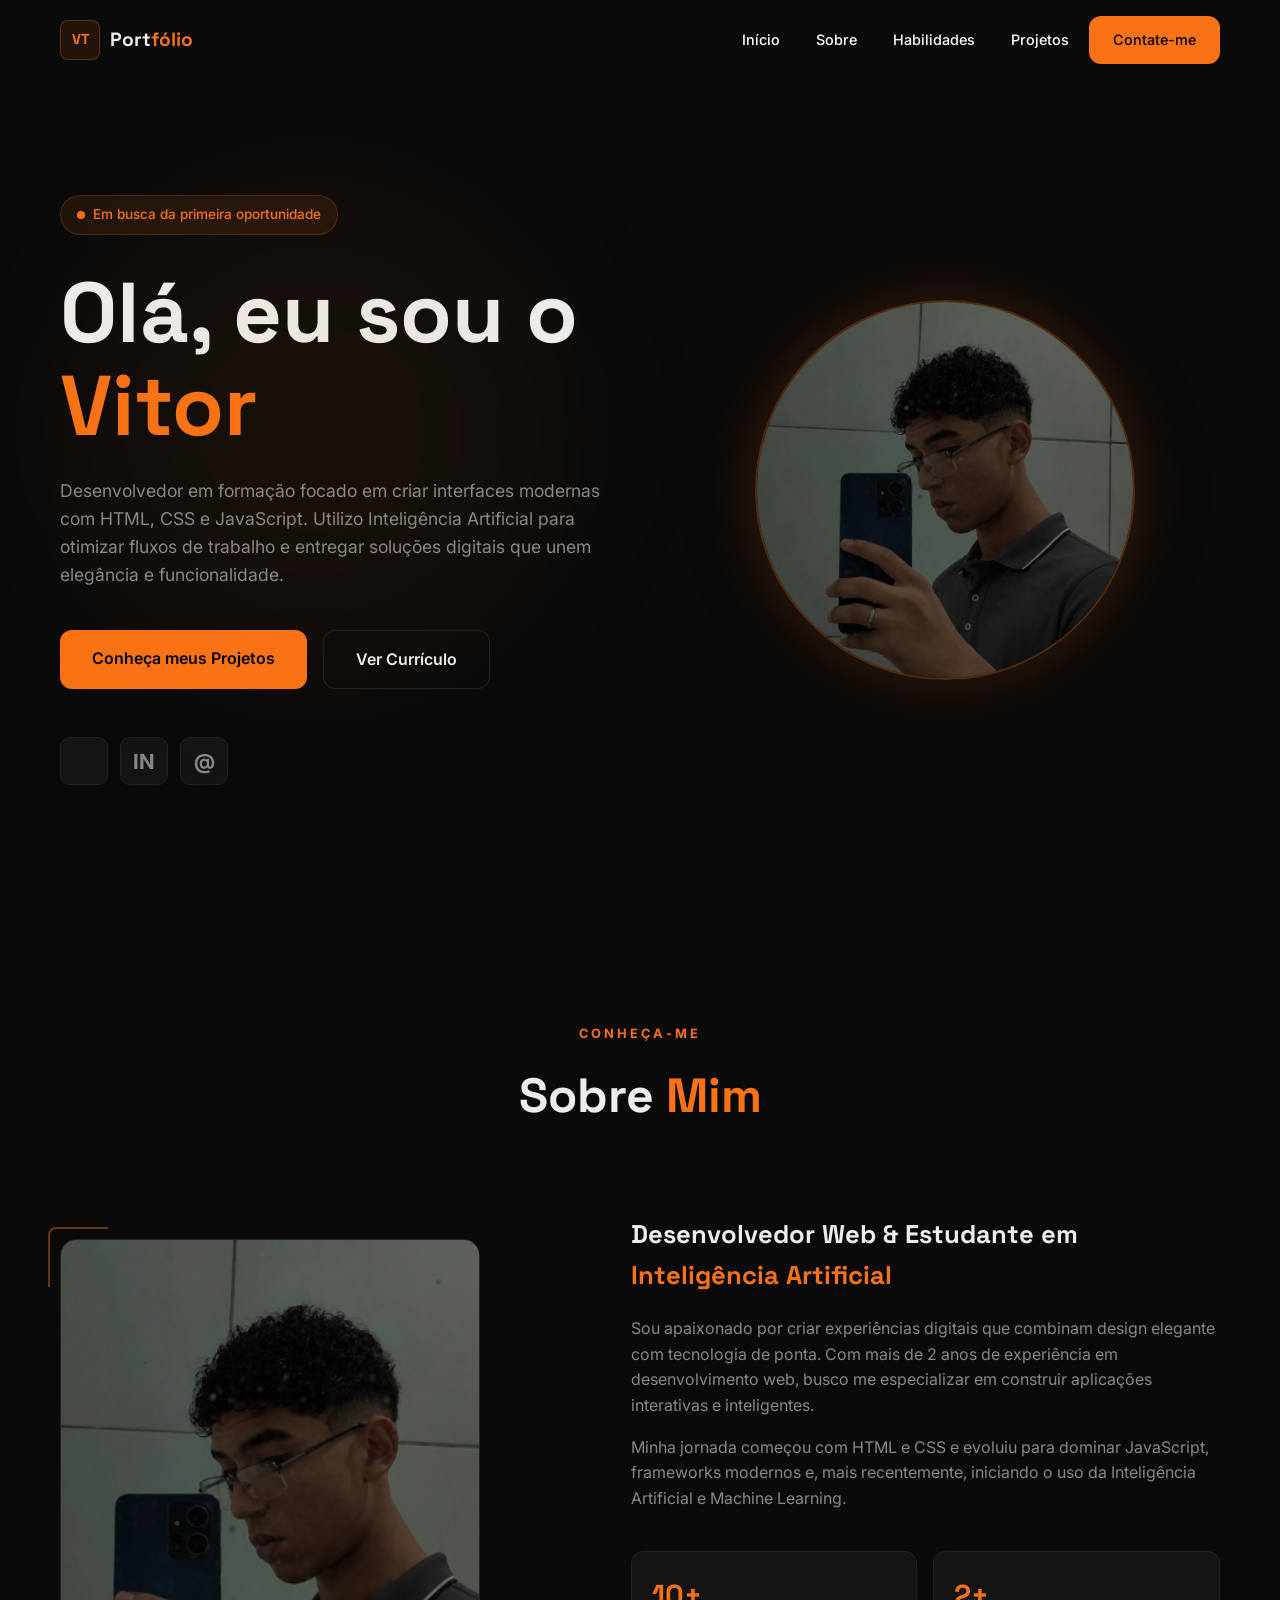
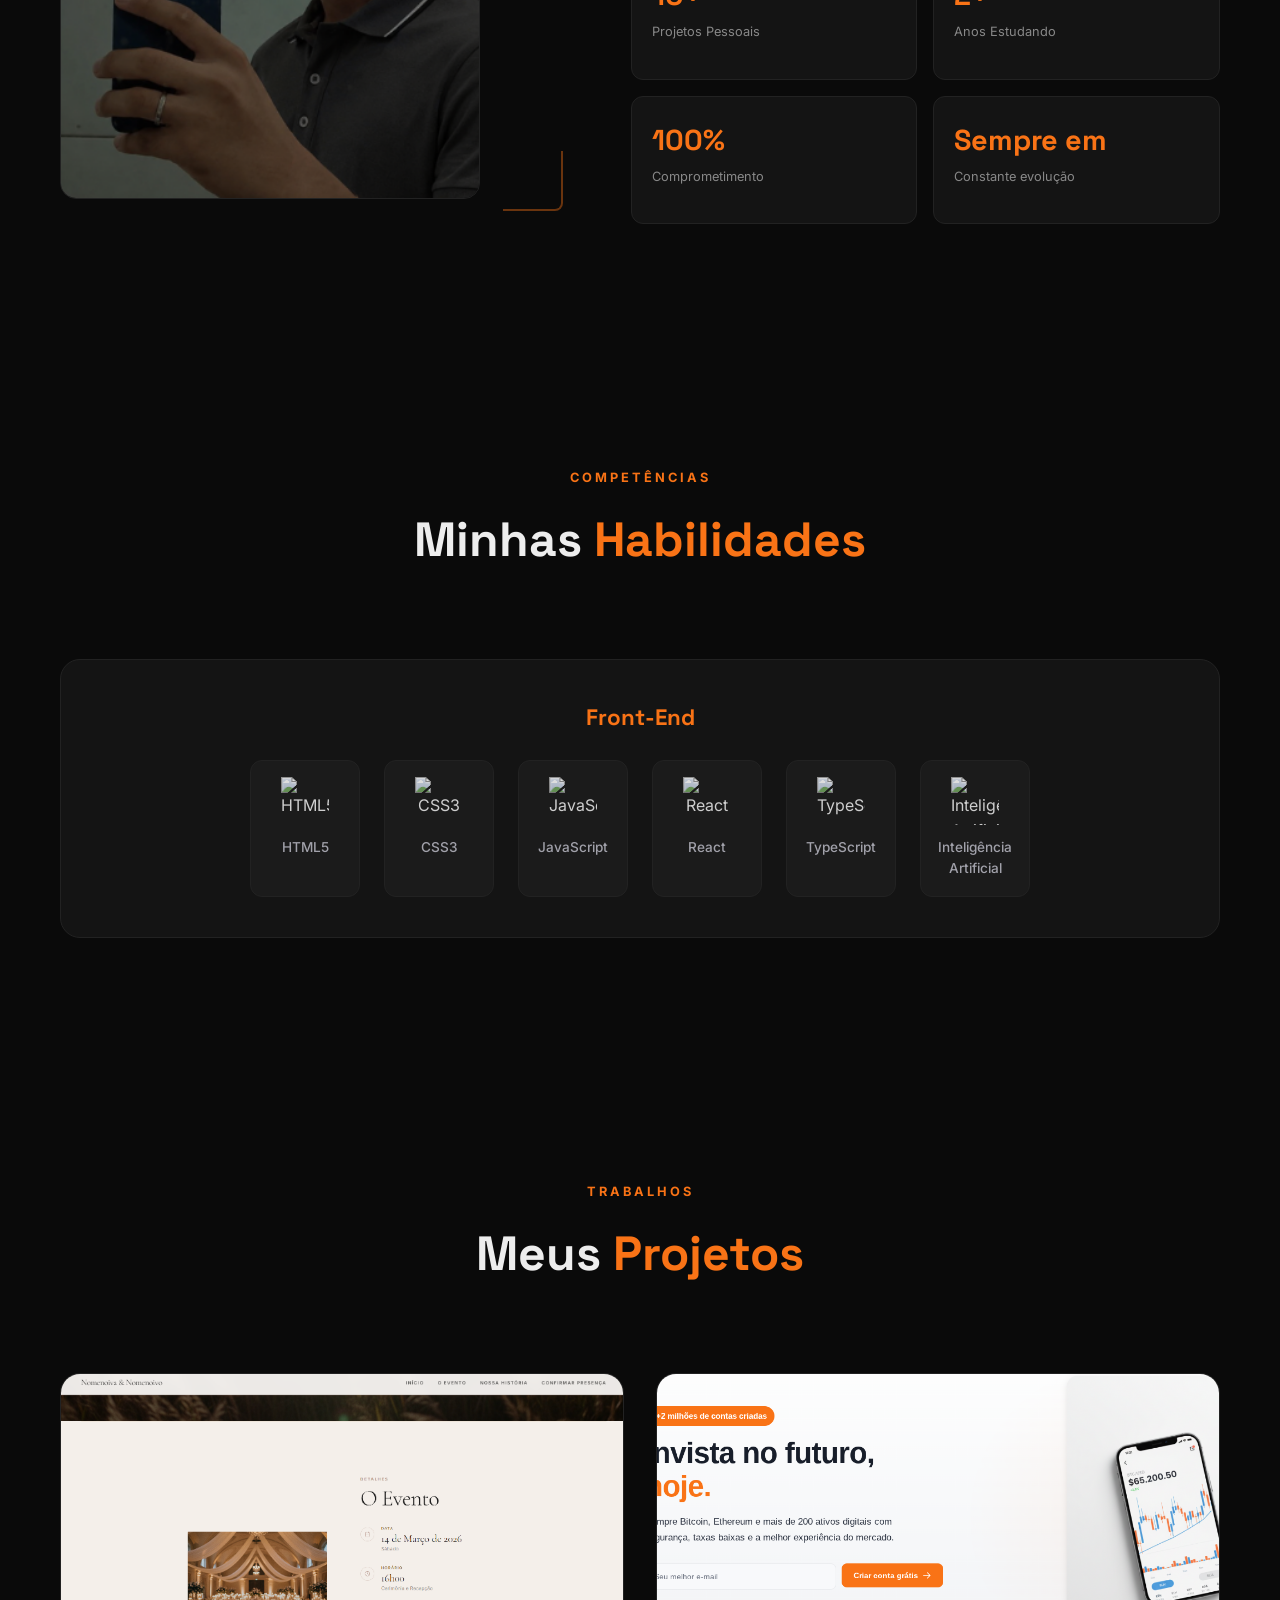
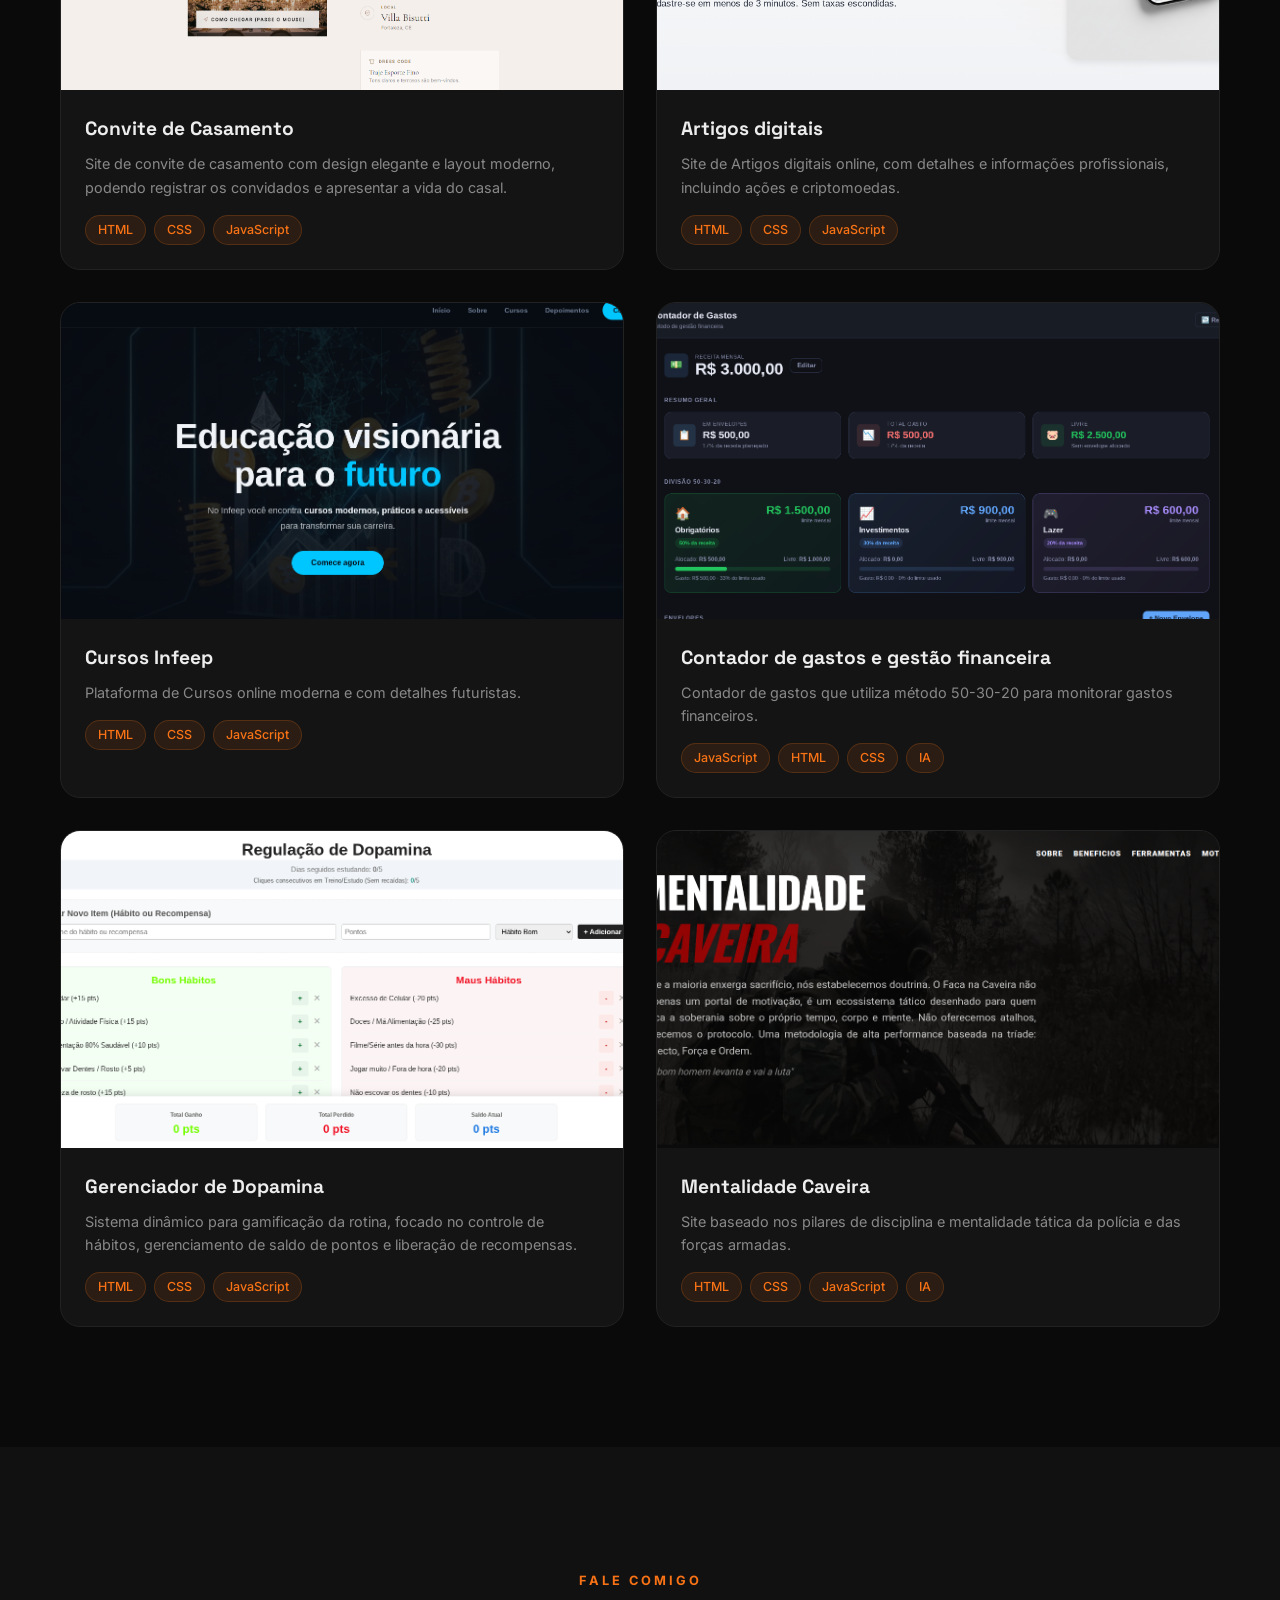
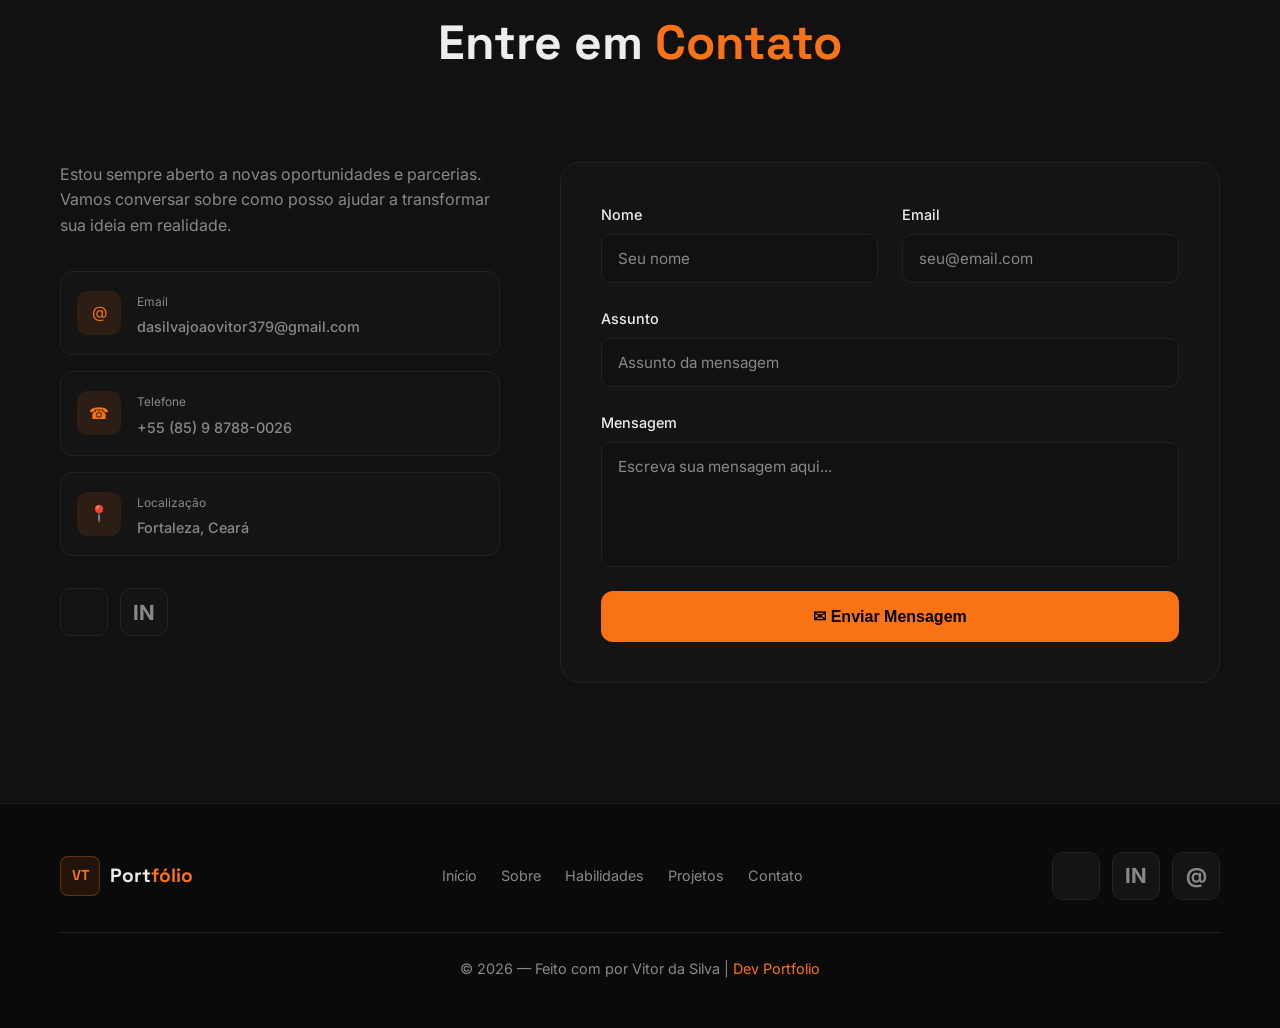
==== commit 88e5e682: "substituindo projeto cafeteira e subindo o do casamento" ====
--- a/index.html
+++ b/index.html
@@ -137,21 +137,21 @@
       
       <div class="projects-grid">
         
-  <!-- 1. Cafeteria Eletrocoffee -->
-  <div class="project-card">
-    <div class="project-img">
-      <img src="imagens-port/cafeteria.png" alt="Dashboard">
-      <div class="project-overlay">
-        <a href="cafeteria/index.html" class="btn-icon orange-bg" target="_blank">↗</a>
-        <a href="https://github.com/VitorCardoso-dev/projetos-pessoais/tree/main/cafeteria" class="btn-icon" target="_blank">GH</a>
-      </div>
-    </div>
-    <div class="project-info">
-      <h3>Cafeteria Eletrocoffee</h3>
-      <p>Site de cafeteria com design e layout moderno, construído com HTML, CSS e JavaScript.</p>
-      <div class="tags"><span>HTML</span><span>CSS</span><span>JavaScript</span></div>
-    </div>
-  </div>
+  <!-- 1. Convite Casamento -->
+  <div class="project-card">
+  <div class="project-img">
+    <img src="imagens-port/convite-casamento.png" alt="Convite de Casamento">
+    <div class="project-overlay">
+      <a href="convite casamento/index.html" class="btn-icon orange-bg" target="_blank">↗</a>
+      <a href="https://github.com/VitorCardoso-dev/Convite-casamento" class="btn-icon" target="_blank">GH</a>
+    </div>
+  </div>
+  <div class="project-info">
+    <h3>Convite de Casamento</h3>
+    <p>Site de convite de casamento com design elegante e layout moderno, podendo registrar os convidados e apresentar a vida do casal.</p>
+    <div class="tags"><span>HTML</span><span>CSS</span><span>JavaScript</span></div>
+  </div>
+</div>
 
   <!-- 2. Artigos digitais -->
   <div class="project-card">
